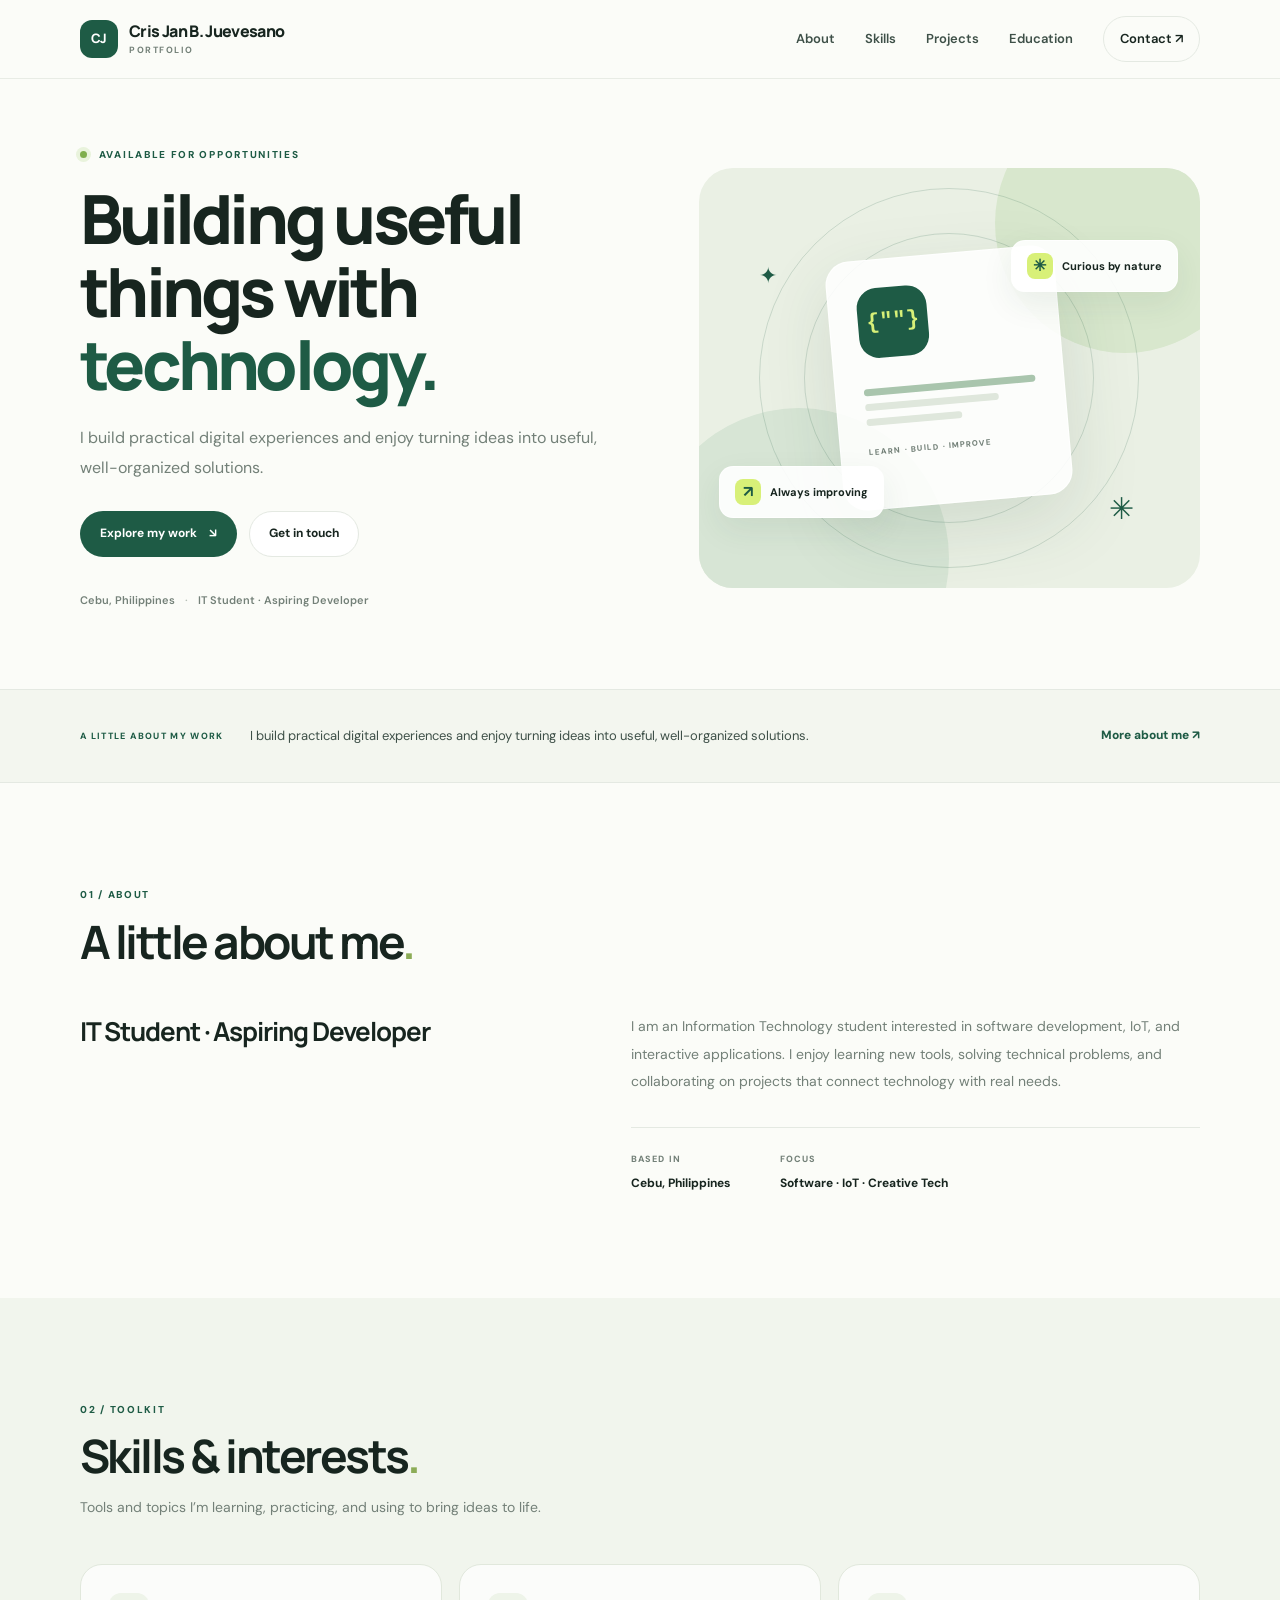
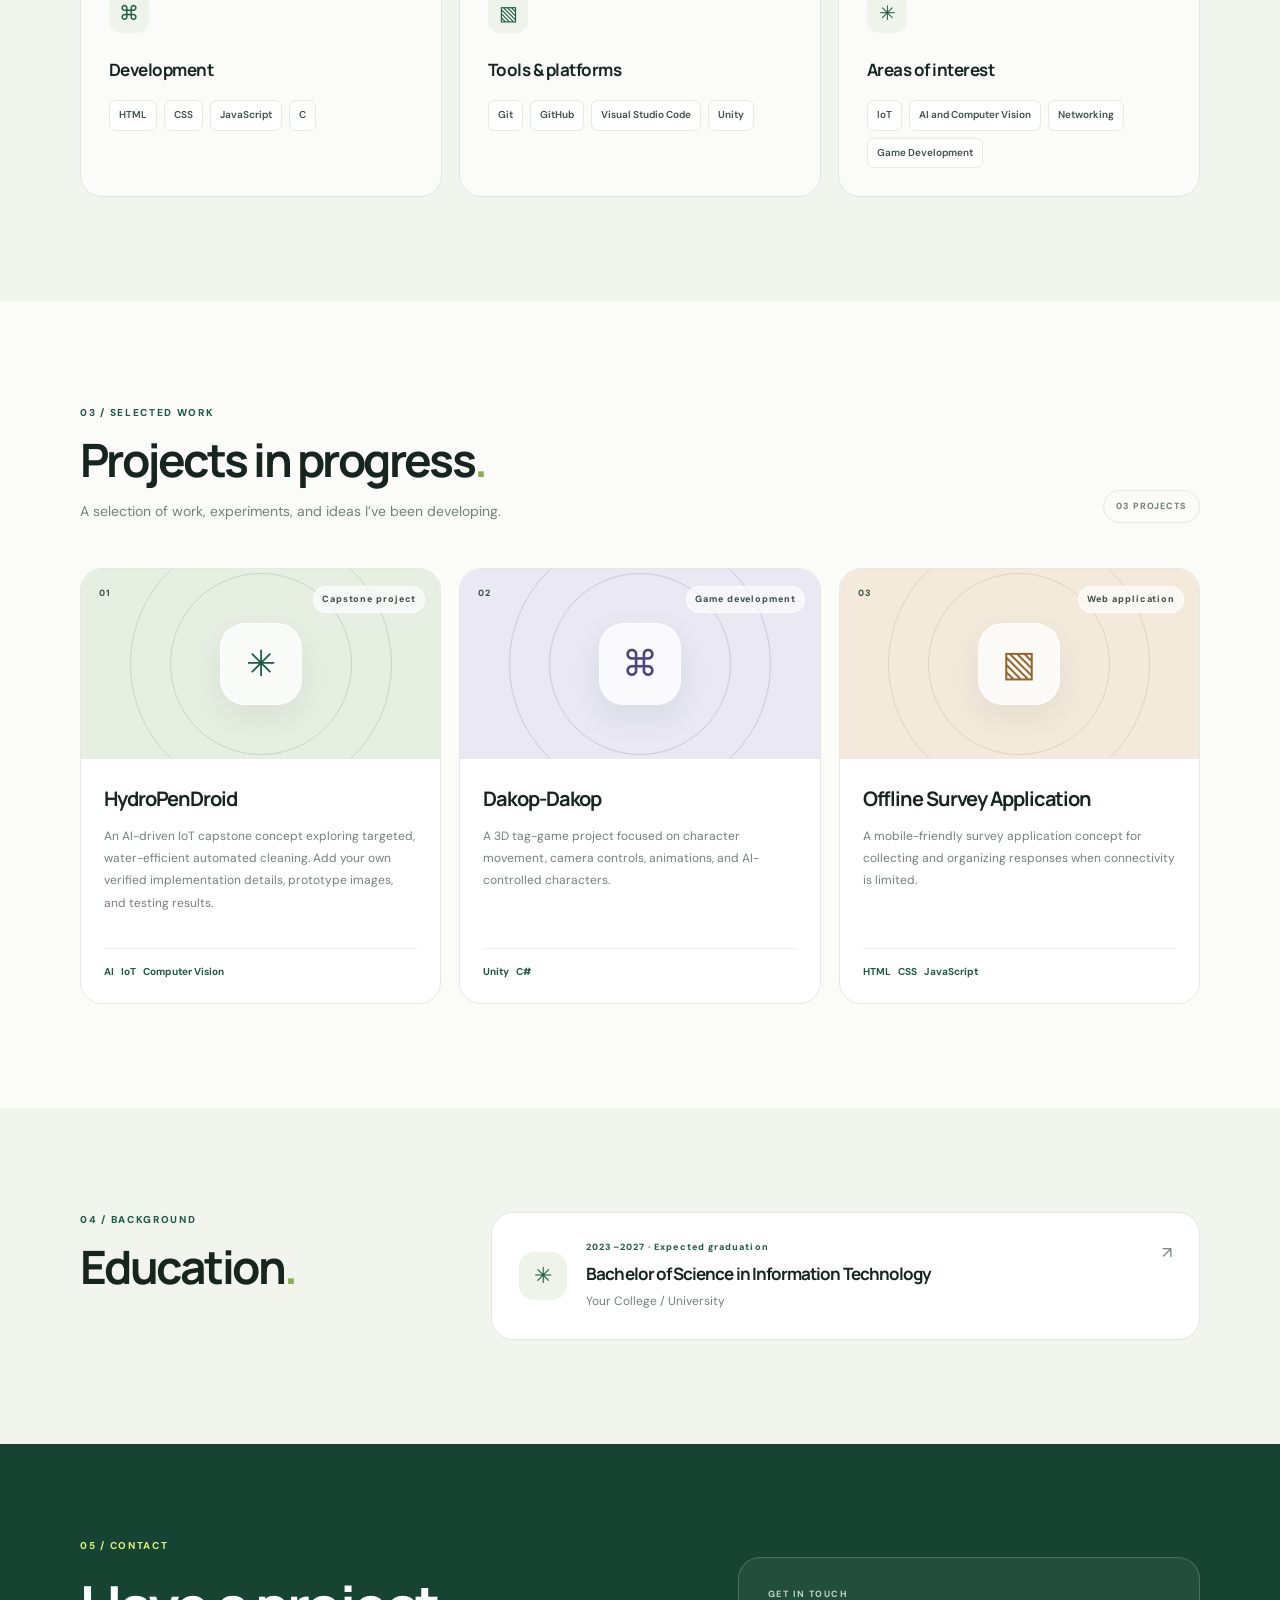
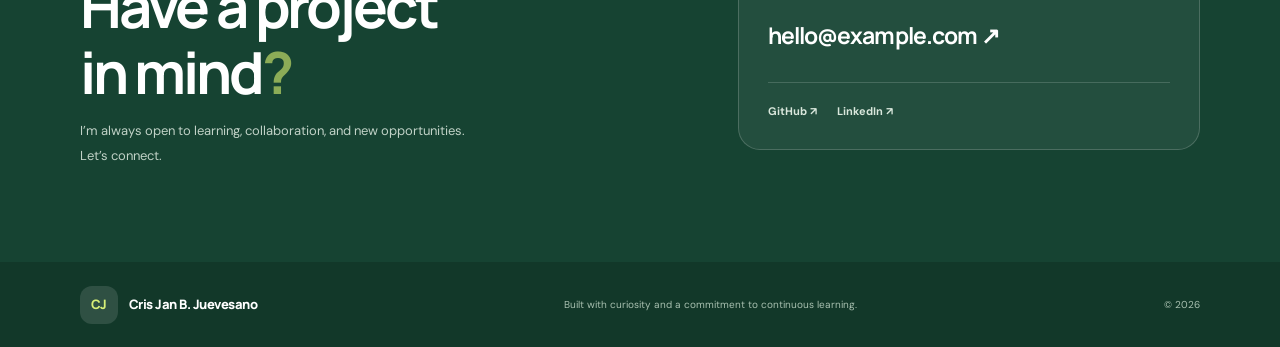
==== index.html @ 72d7af95 "Update personal information in index.html" ====
<!doctype html>
<html lang="en">
<head>
  <meta charset="utf-8">
  <meta name="viewport" content="width=device-width, initial-scale=1">
  <meta name="description" content="A personal portfolio showcasing projects, skills, and experience.">
  <title>Portfolio | Juevesano CJ</title>
  <link rel="stylesheet" href="style.css">
</head>
<body class="portfolio-page">
  <header class="site-header">
    <nav class="nav container" aria-label="Main navigation">
      <a class="brand" href="#home"><span class="brand-mark">CJ</span><span id="brandName">Cris Jan B. Juevesano<span class="brand-sub">P O R T F O L I O</span></span></a>
      <button class="menu-toggle" id="menuToggle" aria-label="Toggle navigation" aria-expanded="false">☰</button>
      <div class="nav-links" id="navLinks">
        <a href="#about">About</a><a href="#skills">Skills</a><a href="#projects">Projects</a><a href="#education">Education</a><a class="nav-cta" href="#contact">Contact ↗</a>
      </div>
    </nav>
  </header>

  <main>
    <section class="hero container" id="home">
      <div class="hero-copy">
        <p class="eyebrow"><span class="status-dot"></span> AVAILABLE FOR OPPORTUNITIES</p>
        <h1 id="heroTitle">Building useful things with <span>technology.</span></h1>
        <p class="hero-intro" id="heroIntro"></p>
        <div class="hero-actions"><a class="button button-primary" href="#projects">Explore my work <span>↘</span></a><a class="button button-secondary" href="#contact">Get in touch</a></div>
        <div class="hero-meta"><span id="heroLocation">Cebu, Philippines</span><span class="meta-separator">·</span><span id="heroRole">IT Student · Aspiring Developer</span></div>
      </div>
      <div class="hero-art" aria-label="Decorative abstract portfolio graphic">
        <div class="art-orbit orbit-one"></div><div class="art-orbit orbit-two"></div>
        <div class="art-card art-card-main"><span class="code-mark">{"</>"}</span><div class="art-lines"><i></i><i></i><i></i></div><span class="art-label">LEARN · BUILD · IMPROVE</span></div>
        <div class="art-float float-top"><span class="float-icon">✳</span><span>Curious by nature</span></div>
        <div class="art-float float-bottom"><span class="float-icon">↗</span><span>Always improving</span></div>
        <div class="art-spark spark-one">✦</div><div class="art-spark spark-two">✳</div>
      </div>
    </section>

    <section class="intro-strip">
      <div class="container strip-inner"><span class="strip-label">A LITTLE ABOUT MY WORK</span><p id="aboutPreview">Thoughtful development, practical problem-solving, and a willingness to keep learning.</p><a href="#about" class="inline-link">More about me ↗</a></div>
    </section>

    <section class="section container" id="about">
      <div class="section-heading"><p class="eyebrow">01 / ABOUT</p><h2>A little about me<span class="accent-dot">.</span></h2></div>
      <div class="about-layout"><p class="about-lead" id="aboutLead"></p><div class="about-detail"><p id="aboutBody"></p><div class="about-facts"><div><span class="fact-label">BASED IN</span><strong id="aboutLocation"></strong></div><div><span class="fact-label">FOCUS</span><strong id="aboutFocus">Software · IoT · Creative Tech</strong></div></div></div></div>
    </section>

    <section class="section skills-section" id="skills">
      <div class="container">
        <div class="section-heading"><p class="eyebrow">02 / TOOLKIT</p><h2>Skills & interests<span class="accent-dot">.</span></h2><p class="section-desc">Tools and topics I’m learning, practicing, and using to bring ideas to life.</p></div>
        <div class="skills-grid">
          <article class="skill-card"><div class="skill-icon">⌘</div><h3>Development</h3><div class="skill-tags" id="skillsDev"></div></article>
          <article class="skill-card"><div class="skill-icon">▧</div><h3>Tools & platforms</h3><div class="skill-tags" id="skillsTools"></div></article>
          <article class="skill-card"><div class="skill-icon">✳</div><h3>Areas of interest</h3><div class="skill-tags" id="skillsInterest"></div></article>
        </div>
      </div>
    </section>

    <section class="section container" id="projects">
      <div class="section-heading section-heading-row"><div><p class="eyebrow">03 / SELECTED WORK</p><h2>Projects in progress<span class="accent-dot">.</span></h2><p class="section-desc">A selection of work, experiments, and ideas I’ve been developing.</p></div><span class="project-count" id="projectCount">03 PROJECTS</span></div>
      <div class="projects-grid" id="projectsGrid"></div>
    </section>

    <section class="section education-section" id="education">
      <div class="container education-layout">
        <div class="section-heading"><p class="eyebrow">04 / BACKGROUND</p><h2>Education<span class="accent-dot">.</span></h2></div>
        <article class="education-card"><div class="education-icon">✳</div><div><p class="education-date" id="educationDates"></p><h3 id="educationTitle"></h3><p id="schoolName"></p></div><span class="education-arrow">↗</span></article>
        <div class="extras" id="certificatesWrap" hidden><h3>Training & certificates</h3><ul id="certificatesList"></ul></div>
      </div>
    </section>

    <section class="contact-section" id="contact">
      <div class="container contact-layout"><div><p class="eyebrow">05 / CONTACT</p><h2>Have a project<br>in mind<span class="accent-dot">?</span></h2><p class="contact-copy">I’m always open to learning, collaboration, and new opportunities. Let’s connect.</p></div><div class="contact-card"><span class="contact-card-label">GET IN TOUCH</span><a class="contact-email" id="contactEmail" href="mailto:hello@example.com">hello@example.com ↗</a><div class="contact-links"><a id="githubLink" href="https://github.com/" target="_blank" rel="noreferrer">GitHub ↗</a><a id="linkedinLink" href="https://linkedin.com/" target="_blank" rel="noreferrer">LinkedIn ↗</a><a id="resumeLink" href="#" hidden target="_blank" rel="noreferrer">Résumé ↗</a></div></div></div>
    </section>
  </main>

  <footer class="site-footer"><div class="container footer-inner"><a class="brand footer-brand" href="#home"><span class="brand-mark">CJ</span><span id="footerBrand">Cris Jan B. Juevesano</span></a><p id="footerNote">Built with curiosity and a commitment to continuous learning.</p><span>© <span id="year"></span></span></div></footer>

  <script>
    const KEY = "cj-portfolio-content-v1";
    const defaults = {
      name:"Cris Jan B. Juevesano", role:"IT Student · Aspiring Developer",
      intro:"I build practical digital experiences and enjoy turning ideas into useful, well-organized solutions.",
      about:"I am an Information Technology student interested in software development, IoT, and interactive applications. I enjoy learning new tools, solving technical problems, and collaborating on projects that connect technology with real needs.",
      location:"Cebu, Philippines", email:"hello@example.com", github:"https://github.com/", linkedin:"https://linkedin.com/",
      skillsDev:"HTML, CSS, JavaScript, C", skillsTools:"Git, GitHub, Visual Studio Code, Unity", skillsInterest:"IoT, AI and Computer Vision, Networking, Game Development",
      education:"Bachelor of Science in Information Technology", school:"Your College / University", educationDates:"2023–2027 · Expected graduation",
      resume:"", certificates:"", footer:"Built with curiosity and a commitment to continuous learning.",
      projects:[
        {title:"HydroPenDroid",description:"An AI-driven IoT capstone concept exploring targeted, water-efficient automated cleaning. Add your own verified implementation details, prototype images, and testing results.",tech:"AI, IoT, Computer Vision",status:"Capstone project",url:""},
        {title:"Dakop-Dakop",description:"A 3D tag-game project focused on character movement, camera controls, animations, and AI-controlled characters.",tech:"Unity, C#",status:"Game development",url:""},
        {title:"Offline Survey Application",description:"A mobile-friendly survey application concept for collecting and organizing responses when connectivity is limited.",tech:"HTML, CSS, JavaScript",status:"Web application",url:""}
      ]
    };
    function readContent(){try{return {...defaults,...JSON.parse(localStorage.getItem(KEY)||"{}")}}catch{return defaults}}
    const data = readContent();
    const $ = id => document.getElementById(id);
    function safeUrl(value, allowed = ["http:","https:"]) {
      try { const u = new URL(value); return allowed.includes(u.protocol) ? u.href : ""; } catch { return ""; }
    }
    function setText(id,value){$(id).textContent=value||""}
    function renderTags(id, value) {
      const host=$(id); host.innerHTML="";
      (value||"").split(",").map(s=>s.trim()).filter(Boolean).forEach(item=>{const span=document.createElement("span");span.className="skill-tag";span.textContent=item;host.appendChild(span)});
    }
    setText("brandName", data.name); $("brandName").insertAdjacentHTML("beforeend", '<span class="brand-sub">PORTFOLIO</span>');
    setText("heroTitle", "Building useful things with technology.");
    // Keep the key phrase visually emphasized without inserting user content as HTML.
    $("heroTitle").replaceChildren(document.createTextNode("Building useful things with "));
    const accent=document.createElement("span"); accent.textContent="technology."; $("heroTitle").appendChild(accent);
    setText("heroIntro",data.intro); setText("heroLocation",data.location); setText("heroRole",data.role);
    setText("aboutPreview",data.intro); setText("aboutLead",data.role); setText("aboutBody",data.about); setText("aboutLocation",data.location);
    renderTags("skillsDev",data.skillsDev); renderTags("skillsTools",data.skillsTools); renderTags("skillsInterest",data.skillsInterest);
    setText("educationDates",data.educationDates); setText("educationTitle",data.education); setText("schoolName",data.school);
    setText("footerBrand",data.name); setText("footerNote",data.footer); setText("year",new Date().getFullYear());
    const email = /^[^\s@]+@[^\s@]+\.[^\s@]+$/.test(data.email) ? data.email : "";
    const emailLink=$("contactEmail"); emailLink.textContent=(email||"Add your email in admin") + " ↗"; emailLink.href=email?"mailto:"+email:"#";
    for (const [id,key,label] of [["githubLink","github","GitHub ↗"],["linkedinLink","linkedin","LinkedIn ↗"]]) {
      const url=safeUrl(data[key]); $(id).href=url||"#"; $(id).textContent=url?label:label.replace(" ↗"," (not set)");
    }
    const resume=safeUrl(data.resume); $("resumeLink").hidden=!resume; if(resume)$("resumeLink").href=resume;
    const certs=(data.certificates||"").split("\n").map(x=>x.trim()).filter(Boolean);
    $("certificatesWrap").hidden=!certs.length; $("certificatesList").replaceChildren(...certs.map(item=>{const li=document.createElement("li");li.textContent=item;return li}));
    const projects=(data.projects||[]).filter(p=>p.title);
    setText("projectCount",String(projects.length).padStart(2,"0")+" PROJECTS");
    const grid=$("projectsGrid"); grid.innerHTML="";
    const symbols=["✳","⌘","▧","↗"];
    projects.forEach((p,i)=>{
      const card=document.createElement("article"); card.className="project-card";
      const visual=document.createElement("div"); visual.className="project-visual visual-"+(i%4);
      const num=document.createElement("span"); num.className="project-index"; num.textContent=String(i+1).padStart(2,"0");
      const symbol=document.createElement("span"); symbol.className="project-symbol"; symbol.textContent=symbols[i%symbols.length];
      const status=document.createElement("span"); status.className="project-status"; status.textContent=p.status||"Project";
      visual.append(num,symbol,status);
      const body=document.createElement("div"); body.className="project-body";
      const h3=document.createElement("h3"); h3.textContent=p.title;
      const desc=document.createElement("p"); desc.textContent=p.description||"Project description coming soon.";
      const tech=document.createElement("div"); tech.className="project-tech";
      (p.tech||"").split(",").map(x=>x.trim()).filter(Boolean).forEach(t=>{const s=document.createElement("span");s.textContent=t;tech.appendChild(s)});
      body.append(h3,desc,tech);
      const url=safeUrl(p.url);
      if(url){const a=document.createElement("a");a.className="project-link";a.href=url;a.target="_blank";a.rel="noreferrer";a.textContent="View project ↗";body.appendChild(a)}
      card.append(visual,body);grid.appendChild(card);
    });
    $("menuToggle").addEventListener("click",()=>{const open=$("navLinks").classList.toggle("is-open");$("menuToggle").setAttribute("aria-expanded",String(open))});
    $("navLinks").querySelectorAll("a").forEach(a=>a.addEventListener("click",()=>{$("navLinks").classList.remove("is-open");$("menuToggle").setAttribute("aria-expanded","false")}));
  </script>
</body>
</html>
---- style.css ----
@import url('https://fonts.googleapis.com/css2?family=DM+Sans:wght@400;500;600;700&family=Manrope:wght@400;500;600;700;800&display=swap');

:root {
  --ink: #17251f;
  --ink-soft: #3e5048;
  --muted: #738078;
  --paper: #fbfcf8;
  --surface: #ffffff;
  --line: #e4e9e2;
  --green: #1e5b45;
  --green-dark: #164332;
  --lime: #d8f078;
  --mint: #eef4e9;
  --shadow: 0 18px 55px rgba(24, 48, 36, .08);
  --radius: 22px;
}
* { box-sizing: border-box; }
html { scroll-behavior: smooth; scroll-padding-top: 90px; }
body { margin: 0; color: var(--ink); background: var(--paper); font-family: "DM Sans", sans-serif; line-height: 1.65; }
a { color: inherit; text-decoration: none; }
button, input, textarea { font: inherit; }
button, a { -webkit-tap-highlight-color: transparent; }
.container { width: min(1120px, calc(100% - 48px)); margin: 0 auto; }
.site-header, .topbar { position: sticky; top: 0; z-index: 20; background: rgba(251,252,248,.9); border-bottom: 1px solid rgba(228,233,226,.8); backdrop-filter: blur(16px); }
.nav, .topbar { min-height: 78px; display: flex; align-items: center; justify-content: space-between; gap: 24px; }
.brand { display: inline-flex; align-items: center; gap: 11px; font-family: "Manrope", sans-serif; font-weight: 800; letter-spacing: -.04em; line-height: 1.2; }
.brand-mark { width: 38px; height: 38px; display: grid; place-items: center; border-radius: 12px; background: var(--green); color: white; font-size: 13px; letter-spacing: -.02em; }
.brand-sub { display: block; margin-top: 4px; font-family: "DM Sans",sans-serif; font-size: 9px; letter-spacing: .17em; color: var(--muted); font-weight: 700; }
.nav-links { display: flex; align-items: center; gap: 30px; color: var(--ink-soft); font-size: 13px; font-weight: 600; }
.nav-links a:not(.nav-cta):hover, .text-link:hover { color: var(--green); }
.nav-cta { padding: 11px 16px; border: 1px solid var(--line); border-radius: 999px; color: var(--ink); }
.menu-toggle { display: none; border: 0; background: transparent; color: var(--ink); font-size: 24px; cursor: pointer; }
.hero { display: grid; grid-template-columns: 1.06fr .94fr; align-items: center; gap: 54px; min-height: 610px; padding-top: 60px; padding-bottom: 72px; }
.eyebrow { margin: 0 0 18px; color: var(--green); font-size: 10px; font-weight: 800; letter-spacing: .17em; }
.status-dot { display: inline-block; width: 7px; height: 7px; margin-right: 8px; border-radius: 50%; background: #7fae4c; box-shadow: 0 0 0 4px #e9f3dc; }
h1, h2, h3, p { margin-top: 0; }
h1, h2, h3 { font-family: "Manrope", sans-serif; letter-spacing: -.055em; }
.hero h1 { max-width: 640px; margin-bottom: 22px; font-size: clamp(44px, 5.3vw, 68px); line-height: 1.08; font-weight: 800; }
.hero h1 span { color: var(--green); }
.hero-intro { max-width: 520px; margin-bottom: 28px; color: var(--muted); font-size: 16px; line-height: 1.85; }
.hero-actions { display: flex; flex-wrap: wrap; gap: 12px; }
.button { display: inline-flex; justify-content: center; align-items: center; gap: 12px; min-height: 46px; padding: 12px 19px; border: 1px solid transparent; border-radius: 999px; font-size: 12px; font-weight: 700; cursor: pointer; transition: transform .2s, background .2s, border-color .2s; }
.button:hover { transform: translateY(-2px); }
.button-primary { background: var(--green); color: #fff; }
.button-primary:hover { background: var(--green-dark); }
.button-secondary { border-color: var(--line); background: white; color: var(--ink); }
.button-secondary:hover { border-color: #b9c8bc; }
.hero-meta { display: flex; flex-wrap: wrap; gap: 10px; align-items: center; margin-top: 34px; color: var(--muted); font-size: 11px; font-weight: 600; }
.meta-separator { color: #b8c0b8; }
.hero-art { position: relative; min-height: 420px; display: grid; place-items: center; overflow: hidden; border-radius: 34px; background: #eaf0e4; isolation: isolate; }
.hero-art::before { position: absolute; z-index: -1; top: -75px; right: -55px; width: 260px; height: 260px; border-radius: 50%; background: #d8e7cd; content: ""; }
.hero-art::after { position: absolute; z-index: -1; bottom: -120px; left: -50px; width: 300px; height: 300px; border-radius: 50%; background: #d7e5d5; content: ""; }
.art-orbit { position: absolute; width: 290px; height: 290px; border: 1px solid rgba(30,91,69,.17); border-radius: 50%; }
.orbit-two { width: 380px; height: 380px; }
.art-card-main { position: relative; width: 230px; height: 250px; padding: 28px; border: 1px solid rgba(255,255,255,.8); border-radius: 24px; background: rgba(255,255,255,.86); box-shadow: 0 25px 70px rgba(36,74,51,.13); transform: rotate(-5deg); }
.code-mark { display: grid; place-items: center; width: 70px; height: 70px; margin-bottom: 30px; border-radius: 20px; background: var(--green); color: var(--lime); font-family: monospace; font-size: 22px; font-weight: 700; }
.art-lines { display: grid; gap: 8px; }
.art-lines i { display: block; height: 7px; border-radius: 99px; background: #dfe7dc; }
.art-lines i:nth-child(1) { width: 100%; background: #a9c5ad; }
.art-lines i:nth-child(2) { width: 78%; }
.art-lines i:nth-child(3) { width: 56%; }
.art-label { display: block; margin-top: 20px; color: var(--muted); font-size: 8px; letter-spacing: .13em; font-weight: 800; }
.art-float { position: absolute; display: flex; align-items: center; gap: 9px; padding: 12px 15px; border: 1px solid rgba(255,255,255,.8); border-radius: 14px; background: rgba(255,255,255,.9); box-shadow: 0 12px 32px rgba(36,74,51,.08); font-size: 11px; font-weight: 700; }
.float-top { top: 72px; right: 22px; }
.float-bottom { bottom: 70px; left: 20px; }
.float-icon { display: grid; place-items: center; width: 26px; height: 26px; border-radius: 8px; background: var(--lime); color: var(--green); font-size: 16px; }
.art-spark { position: absolute; color: var(--green); }
.spark-one { top: 90px; left: 60px; font-size: 22px; }
.spark-two { right: 66px; bottom: 55px; font-size: 30px; }
.intro-strip { border-top: 1px solid var(--line); border-bottom: 1px solid var(--line); background: #f3f6ef; }
.strip-inner { min-height: 92px; display: flex; align-items: center; gap: 26px; }
.strip-label { flex: 0 0 auto; color: var(--green); font-size: 9px; letter-spacing: .15em; font-weight: 800; }
.strip-inner p { flex: 1; margin: 0; color: var(--ink-soft); font-size: 13px; }
.inline-link { flex: 0 0 auto; color: var(--green); font-size: 12px; font-weight: 800; }
.section { padding-top: 104px; padding-bottom: 104px; }
.section-heading { margin-bottom: 45px; }
.section-heading .eyebrow { margin-bottom: 12px; }
.section-heading h2, .contact-layout h2 { margin-bottom: 13px; font-size: clamp(34px,4vw,46px); line-height: 1.15; }
.accent-dot { color: #8cac57; }
.section-desc { max-width: 530px; margin: 0; color: var(--muted); font-size: 14px; }
.about-layout { display: grid; grid-template-columns: .9fr 1.1fr; gap: 85px; }
.about-lead { margin: 0; font-family: "Manrope",sans-serif; font-size: 26px; line-height: 1.45; font-weight: 700; letter-spacing: -.04em; }
.about-detail > p { max-width: 570px; color: var(--muted); font-size: 14px; line-height: 1.95; }
.about-facts { display: flex; flex-wrap: wrap; gap: 50px; margin-top: 32px; padding-top: 24px; border-top: 1px solid var(--line); }
.about-facts div { display: grid; gap: 7px; }
.fact-label { color: var(--muted); font-size: 9px; letter-spacing: .13em; font-weight: 800; }
.about-facts strong { font-size: 12px; }
.skills-section { background: #f1f5ed; }
.skills-grid { display: grid; grid-template-columns: repeat(3,1fr); gap: 17px; }
.skill-card { min-height: 215px; padding: 28px; border: 1px solid #e1e8dc; border-radius: var(--radius); background: rgba(255,255,255,.76); }
.skill-icon { display: grid; place-items: center; width: 40px; height: 40px; margin-bottom: 23px; border-radius: 12px; background: var(--mint); color: var(--green); font-size: 20px; }
.skill-card h3 { margin-bottom: 16px; font-size: 17px; letter-spacing: -.03em; }
.skill-tags { display: flex; flex-wrap: wrap; gap: 7px; }
.skill-tag { display: inline-flex; padding: 6px 9px; border: 1px solid var(--line); border-radius: 7px; background: white; color: var(--ink-soft); font-size: 10px; font-weight: 600; }
.section-heading-row { display: flex; align-items: end; justify-content: space-between; gap: 20px; }
.project-count { padding: 8px 12px; border: 1px solid var(--line); border-radius: 999px; color: var(--muted); font-size: 9px; font-weight: 800; letter-spacing: .1em; white-space: nowrap; }
.projects-grid { display: grid; grid-template-columns: repeat(3,1fr); align-items: stretch; gap: 18px; }
.project-card { overflow: hidden; border: 1px solid var(--line); border-radius: var(--radius); background: white; transition: transform .2s, box-shadow .2s; }
.project-card:hover { transform: translateY(-5px); box-shadow: var(--shadow); }
.project-visual { position: relative; min-height: 190px; display: flex; align-items: center; justify-content: center; overflow: hidden; background: #e6efe2; }
.project-visual::before, .project-visual::after { position: absolute; border: 1px solid rgba(30,91,69,.17); border-radius: 50%; content: ""; }
.project-visual::before { width: 180px; height: 180px; }
.project-visual::after { width: 260px; height: 260px; }
.visual-1 { background: #e9e8f3; }
.visual-1::before, .visual-1::after { border-color: rgba(65,57,117,.18); }
.visual-2 { background: #f4eadc; }
.visual-2::before, .visual-2::after { border-color: rgba(126,83,34,.16); }
.visual-3 { background: #e1edf0; }
.project-index, .project-status { position: absolute; z-index: 1; top: 17px; color: var(--ink-soft); font-size: 9px; font-weight: 800; letter-spacing: .1em; }
.project-index { left: 18px; }
.project-status { right: 15px; max-width: 55%; padding: 5px 8px; border: 1px solid rgba(255,255,255,.8); border-radius: 99px; background: rgba(255,255,255,.65); text-align: right; }
.project-symbol { position: relative; z-index: 1; display: grid; place-items: center; width: 82px; height: 82px; border: 1px solid rgba(255,255,255,.85); border-radius: 25px; background: rgba(255,255,255,.75); color: var(--green); font-size: 36px; box-shadow: 0 12px 32px rgba(24,48,36,.08); }
.visual-1 .project-symbol { color: #4b467e; }
.visual-2 .project-symbol { color: #95652b; }
.visual-3 .project-symbol { color: #28616c; }
.project-body { padding: 23px; }
.project-body h3 { margin-bottom: 10px; font-size: 20px; }
.project-body > p { min-height: 105px; margin-bottom: 18px; color: var(--muted); font-size: 12px; line-height: 1.85; }
.project-tech { display: flex; flex-wrap: wrap; gap: 7px; padding-top: 15px; border-top: 1px solid #eef0eb; }
.project-tech span { color: var(--green); font-size: 10px; font-weight: 700; }
.project-link { display: inline-block; margin-top: 16px; color: var(--green); font-size: 11px; font-weight: 800; }
.education-section { background: #f1f5ed; }
.education-layout { display: grid; grid-template-columns: .65fr 1.35fr; gap: 24px 70px; }
.education-layout .section-heading { margin-bottom: 0; }
.education-card { display: flex; align-items: center; gap: 19px; padding: 27px; border: 1px solid #e0e8dc; border-radius: var(--radius); background: white; }
.education-icon { flex: 0 0 auto; display: grid; place-items: center; width: 48px; height: 48px; border-radius: 15px; background: var(--mint); color: var(--green); font-size: 22px; }
.education-date { margin-bottom: 5px; color: var(--green); font-size: 9px; letter-spacing: .12em; font-weight: 800; }
.education-card h3 { margin-bottom: 4px; font-size: 17px; }
.education-card p:last-child { margin: 0; color: var(--muted); font-size: 12px; }
.education-arrow { align-self: flex-start; margin-left: auto; color: var(--muted); }
.extras { grid-column: 2; padding: 5px 0 0 5px; }
.extras h3 { font-size: 14px; }
.extras ul { margin: 0; padding-left: 20px; color: var(--muted); font-size: 12px; }
.contact-section { padding: 94px 0; background: var(--green-dark); color: white; }
.contact-layout { display: grid; grid-template-columns: 1fr .8fr; align-items: center; gap: 80px; }
.contact-layout .eyebrow { color: var(--lime); }
.contact-layout h2 { font-size: clamp(40px,5vw,58px); }
.contact-copy { max-width: 390px; margin: 0; color: #c1d2c7; font-size: 13px; line-height: 1.9; }
.contact-card { padding: 29px; border: 1px solid rgba(255,255,255,.18); border-radius: var(--radius); background: rgba(255,255,255,.06); }
.contact-card-label { display: block; margin-bottom: 15px; color: #b9d2c0; font-size: 9px; letter-spacing: .16em; font-weight: 800; }
.contact-email { display: inline-block; max-width: 100%; overflow-wrap: anywhere; margin-bottom: 27px; font-family: "Manrope",sans-serif; font-size: clamp(17px,2vw,23px); font-weight: 700; letter-spacing: -.04em; }
.contact-links { display: flex; flex-wrap: wrap; gap: 20px; padding-top: 19px; border-top: 1px solid rgba(255,255,255,.16); }
.contact-links a { color: #d9e7dc; font-size: 11px; font-weight: 700; }
.contact-links a:hover { color: var(--lime); }
.site-footer { background: #123829; color: #d1dfd5; }
.footer-inner { min-height: 85px; display: flex; align-items: center; justify-content: space-between; gap: 20px; }
.footer-brand { color: white; font-size: 13px; }
.footer-brand .brand-mark { background: rgba(255,255,255,.12); color: var(--lime); }
.footer-inner p, .footer-inner > span { margin: 0; color: #a9c1b1; font-size: 10px; }

/* Admin page */
.admin-page { min-height: 100vh; background: #f5f7f3; }
.topbar { position: relative; padding: 0 max(24px, calc((100vw - 1120px)/2)); }
.text-link { color: var(--green); font-size: 12px; font-weight: 700; }
.admin-layout { width: min(1120px, calc(100% - 40px)); margin: 0 auto; padding: 55px 0 90px; }
.admin-heading { max-width: 760px; margin-bottom: 32px; }
.admin-heading h1 { margin-bottom: 12px; font-size: clamp(34px,4vw,48px); line-height: 1.15; }
.admin-heading > p:not(.eyebrow) { max-width: 650px; color: var(--muted); font-size: 14px; }
.notice { margin-top: 20px; padding: 15px 18px; border: 1px solid #dbe7d2; border-radius: 13px; background: #edf5e6; color: #405b43; font-size: 12px; line-height: 1.8; }
.editor-grid { display: grid; grid-template-columns: 1fr 1fr; gap: 18px; }
.panel { min-width: 0; padding: 27px; border: 1px solid var(--line); border-radius: 19px; background: white; box-shadow: 0 8px 28px rgba(24,48,36,.035); }
.panel-wide { grid-column: 1 / -1; }
.panel-heading { display: flex; align-items: center; gap: 14px; margin-bottom: 24px; }
.panel-heading h2 { margin: 0 0 3px; font-size: 19px; letter-spacing: -.035em; }
.panel-heading p { margin: 0; color: var(--muted); font-size: 11px; }
.step { display: grid; place-items: center; flex: 0 0 auto; width: 40px; height: 40px; border-radius: 12px; background: var(--mint); color: var(--green); font-size: 11px; font-weight: 800; }
.panel label { display: grid; gap: 7px; margin-bottom: 15px; color: var(--ink-soft); font-size: 11px; font-weight: 700; }
.panel input, .panel textarea { width: 100%; min-width: 0; padding: 11px 12px; border: 1px solid #dfe5dc; border-radius: 10px; outline: none; background: #fcfdfb; color: var(--ink); font-size: 12px; font-weight: 400; resize: vertical; }
.panel input:focus, .panel textarea:focus { border-color: #8aac92; box-shadow: 0 0 0 3px rgba(30,91,69,.08); }
.two-col { display: grid; grid-template-columns: 1fr 1fr; gap: 12px; }
.project-editor-list { display: grid; grid-template-columns: repeat(3,1fr); gap: 13px; margin-bottom: 18px; }
.project-editor { min-width: 0; padding: 16px; border: 1px solid var(--line); border-radius: 14px; background: #fbfcf9; }
.project-editor-head { display: flex; align-items: center; justify-content: space-between; gap: 8px; margin-bottom: 15px; color: var(--green); font-size: 11px; }
.remove-project { padding: 5px 8px; border: 0; border-radius: 7px; background: #f8eae7; color: #9b4637; font-size: 10px; font-weight: 700; cursor: pointer; }
.project-editor label { margin-bottom: 12px; }
.savebar { position: sticky; bottom: 12px; z-index: 5; grid-column: 1 / -1; display: flex; align-items: center; justify-content: flex-end; gap: 12px; padding: 14px; border: 1px solid var(--line); border-radius: 16px; background: rgba(255,255,255,.94); box-shadow: var(--shadow); backdrop-filter: blur(10px); }
.savebar .muted { margin-right: auto; font-size: 11px; }
.muted { color: var(--muted); }

@media (max-width: 850px) {
  .hero { gap: 30px; min-height: 560px; }
  .hero-art { min-height: 360px; }
  .about-layout { gap: 40px; }
  .projects-grid { grid-template-columns: repeat(2,1fr); }
  .project-editor-list { grid-template-columns: repeat(2,1fr); }
  .education-layout { grid-template-columns: 1fr; gap: 24px; }
  .extras { grid-column: 1; }
  .contact-layout { gap: 35px; }
}
@media (max-width: 640px) {
  .container { width: min(100% - 32px, 1120px); }
  .nav, .topbar { min-height: 68px; }
  .menu-toggle { display: block; }
  .nav-links { position: absolute; top: 67px; left: 0; right: 0; display: none; align-items: stretch; gap: 0; padding: 10px 20px 18px; border-bottom: 1px solid var(--line); background: var(--paper); }
  .nav-links.is-open { display: flex; flex-direction: column; }
  .nav-links a { padding: 12px 5px; }
  .nav-cta { text-align: center; }
  .hero { grid-template-columns: 1fr; gap: 32px; padding-top: 54px; padding-bottom: 48px; }
  .hero h1 { font-size: clamp(42px,12vw,58px); }
  .hero-intro { font-size: 14px; }
  .hero-art { min-height: 330px; }
  .art-card-main { transform: scale(.9) rotate(-5deg); }
  .float-top { top: 35px; right: 10px; }
  .float-bottom { bottom: 32px; left: 10px; }
  .strip-inner { align-items: flex-start; flex-direction: column; gap: 8px; padding-top: 22px; padding-bottom: 22px; }
  .strip-inner p { font-size: 12px; }
  .section { padding-top: 70px; padding-bottom: 70px; }
  .about-layout { grid-template-columns: 1fr; gap: 22px; }
  .about-lead { font-size: 23px; }
  .skills-grid, .projects-grid { grid-template-columns: 1fr; }
  .skill-card { min-height: 0; }
  .section-heading-row { align-items: flex-start; flex-direction: column; }
  .project-body > p { min-height: 0; }
  .project-visual { min-height: 175px; }
  .education-card { align-items: flex-start; padding: 20px; }
  .contact-section { padding: 70px 0; }
  .contact-layout { grid-template-columns: 1fr; gap: 30px; }
  .footer-inner { align-items: flex-start; flex-wrap: wrap; padding-top: 23px; padding-bottom: 23px; }
  .footer-inner p { order: 3; flex-basis: 100%; }
  .admin-layout { width: calc(100% - 28px); padding-top: 38px; }
  .topbar { padding-left: 14px; padding-right: 14px; }
  .editor-grid { grid-template-columns: 1fr; }
  .panel-wide { grid-column: auto; }
  .panel { padding: 20px; }
  .project-editor-list { grid-template-columns: 1fr; }
  .savebar { flex-wrap: wrap; }
  .savebar .muted { flex-basis: 100%; }
  .savebar .button { flex: 1; padding: 10px; font-size: 10px; }
}
@media (prefers-reduced-motion: reduce) {
  html { scroll-behavior: auto; }
  *, *::before, *::after { transition-duration: .01ms !important; animation-duration: .01ms !important; }
}
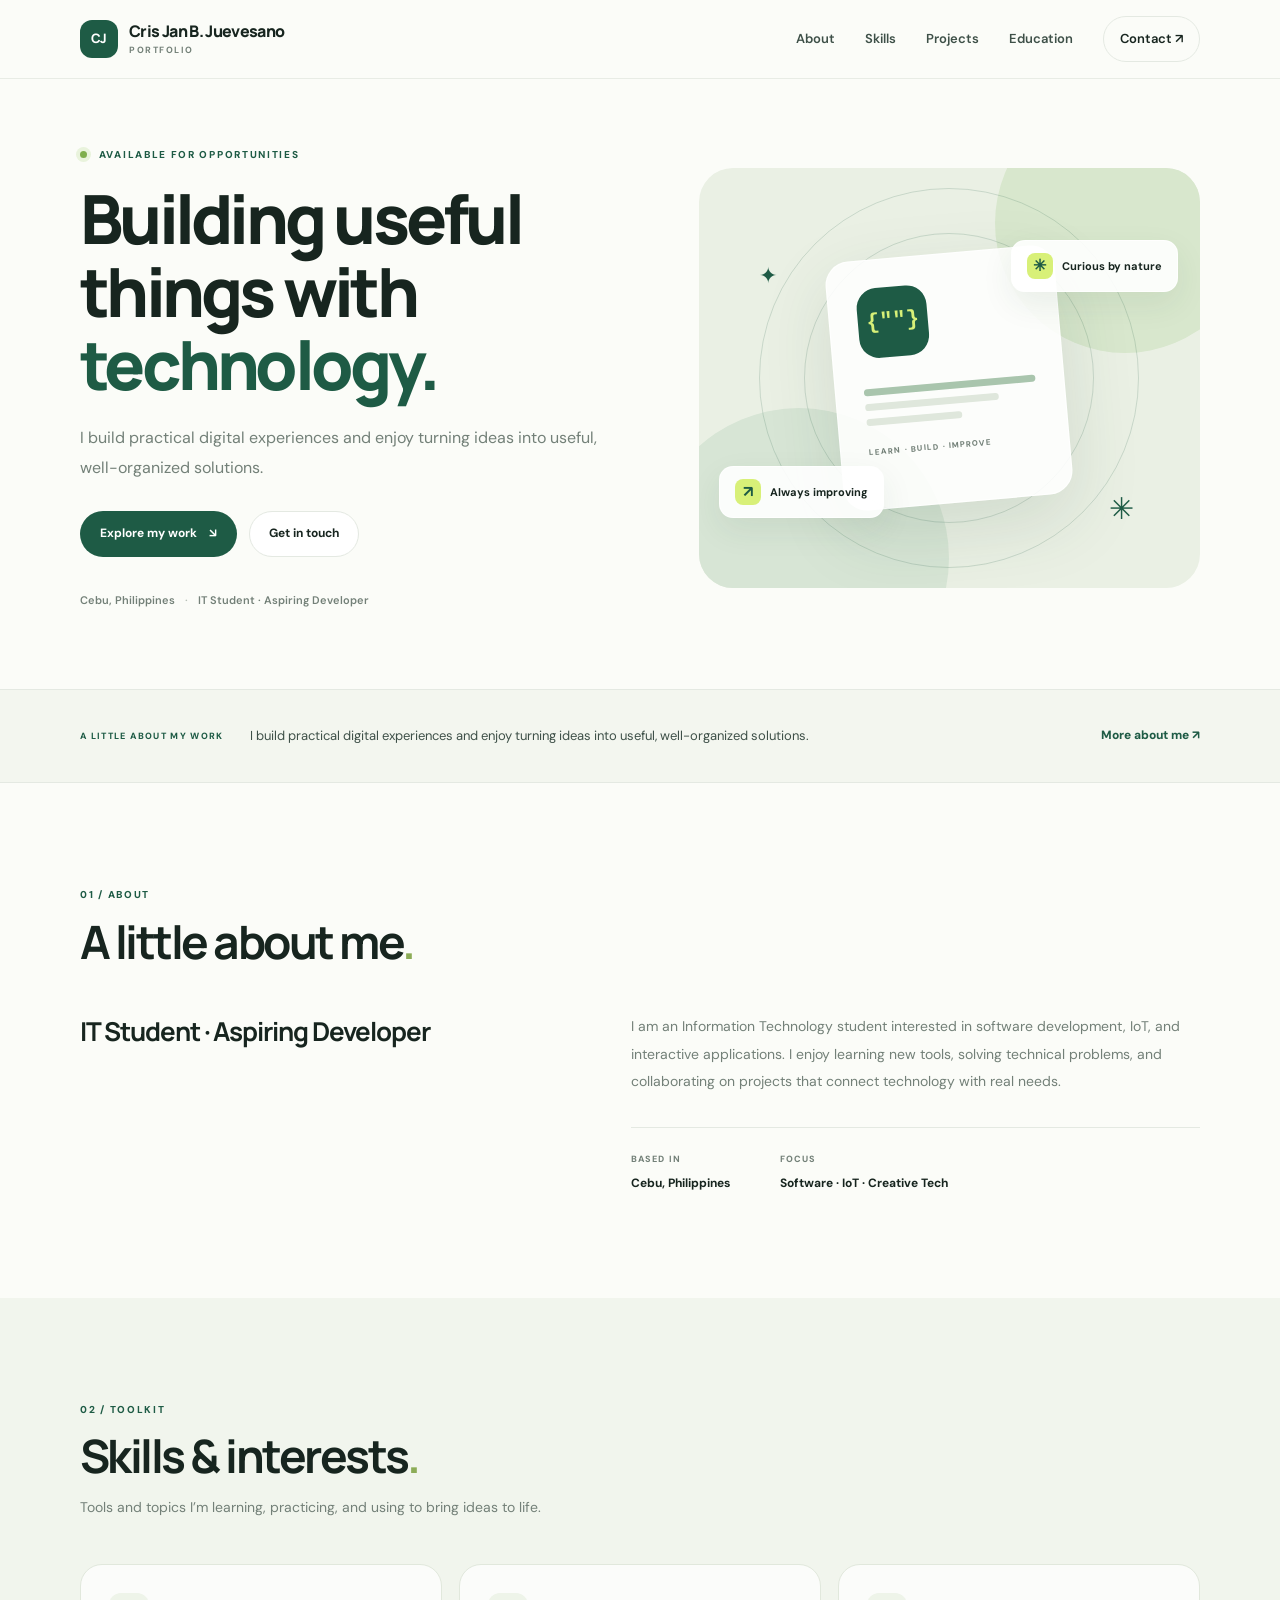
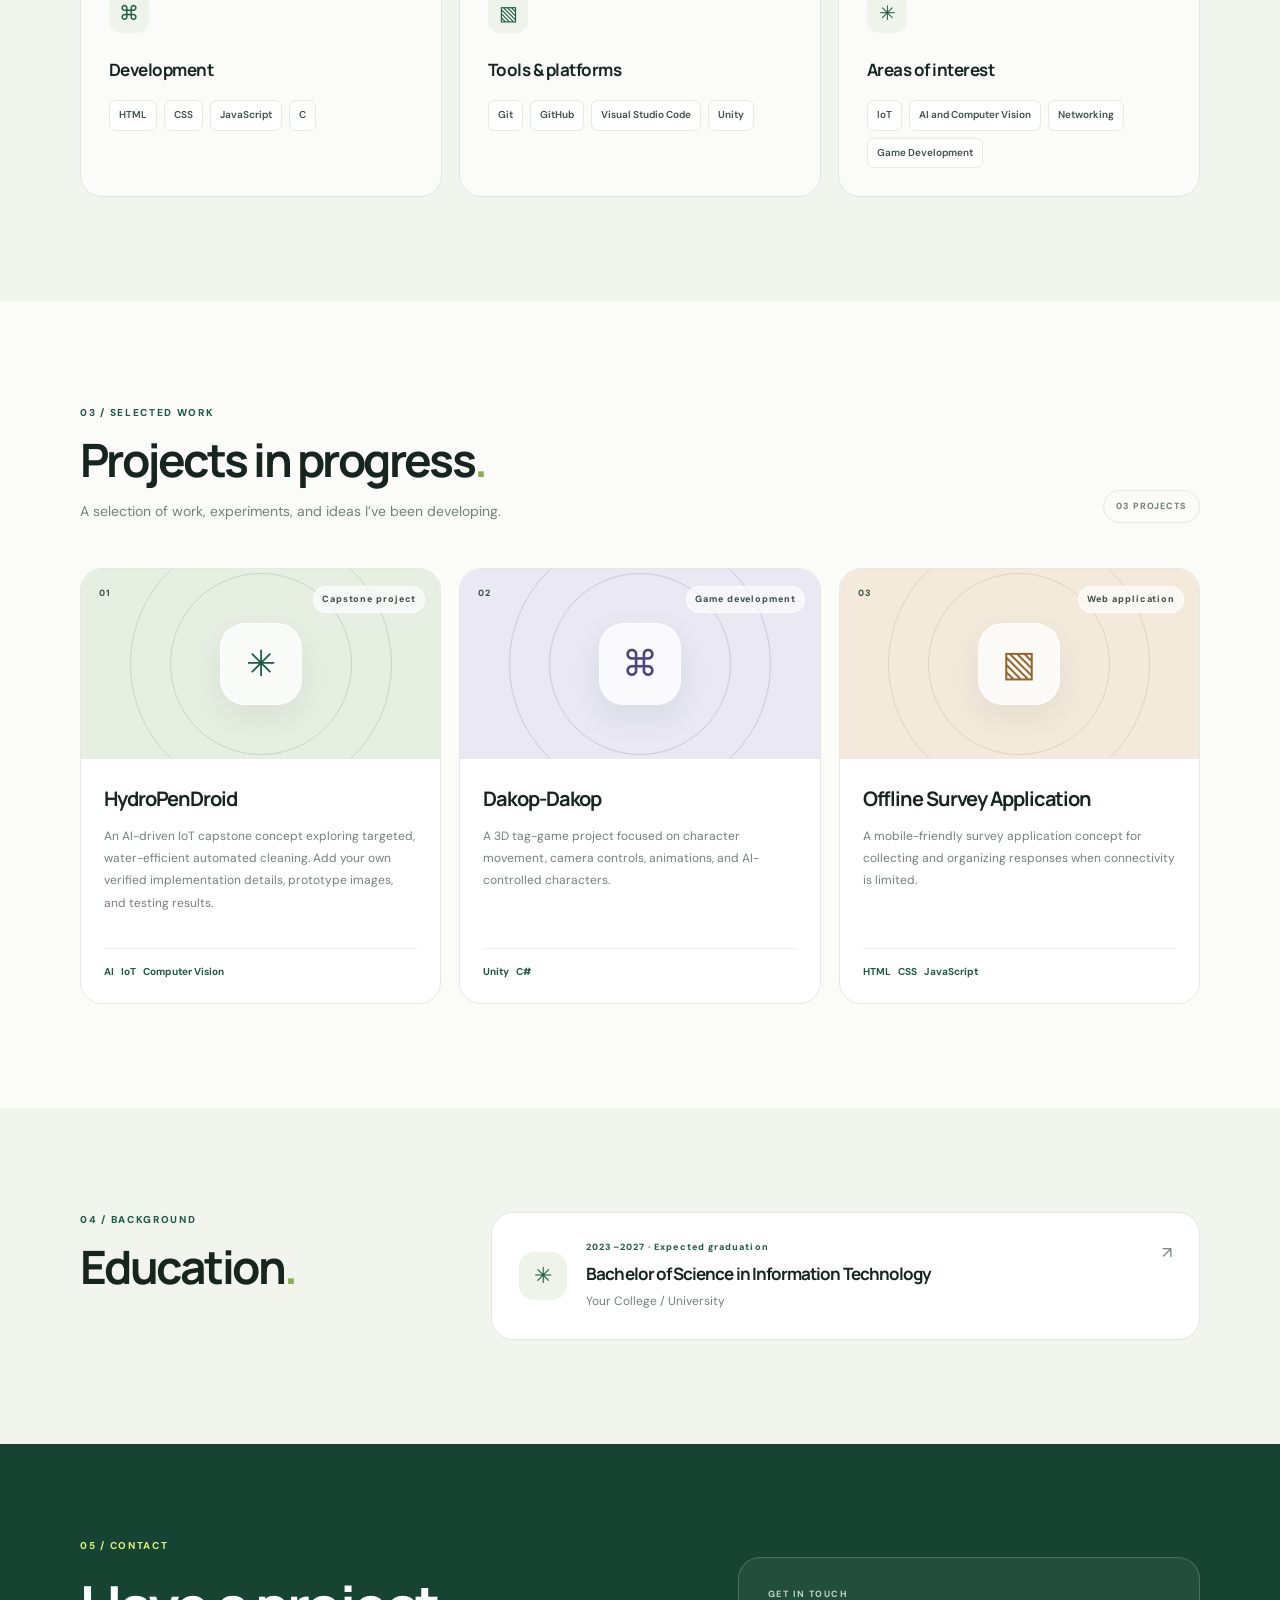
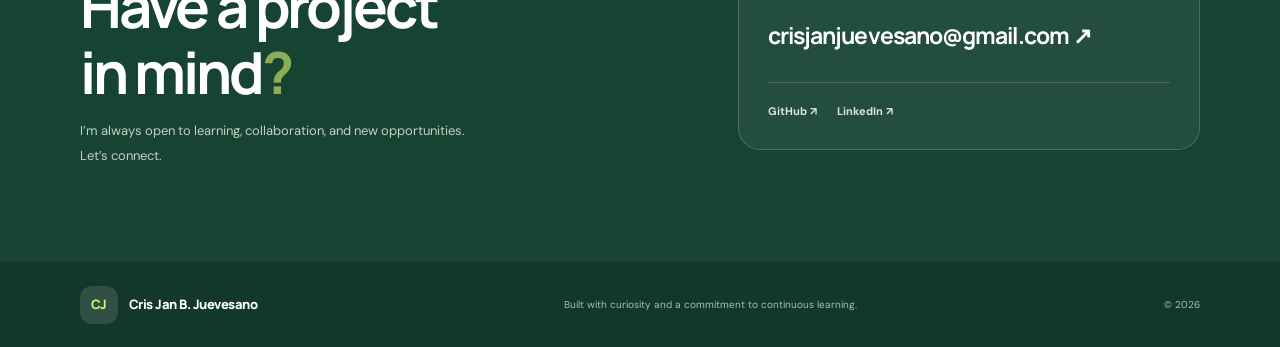
==== commit 615f5750: "Update email address in index.html" ====
--- a/index.html
+++ b/index.html
@@ -82,7 +82,7 @@
       name:"Cris Jan B. Juevesano", role:"IT Student · Aspiring Developer",
       intro:"I build practical digital experiences and enjoy turning ideas into useful, well-organized solutions.",
       about:"I am an Information Technology student interested in software development, IoT, and interactive applications. I enjoy learning new tools, solving technical problems, and collaborating on projects that connect technology with real needs.",
-      location:"Cebu, Philippines", email:"hello@example.com", github:"https://github.com/", linkedin:"https://linkedin.com/",
+      location:"Cebu, Philippines", email:"crisjanjuevesano@gmail.com", github:"https://github.com/", linkedin:"https://linkedin.com/",
       skillsDev:"HTML, CSS, JavaScript, C", skillsTools:"Git, GitHub, Visual Studio Code, Unity", skillsInterest:"IoT, AI and Computer Vision, Networking, Game Development",
       education:"Bachelor of Science in Information Technology", school:"Your College / University", educationDates:"2023–2027 · Expected graduation",
       resume:"", certificates:"", footer:"Built with curiosity and a commitment to continuous learning.",
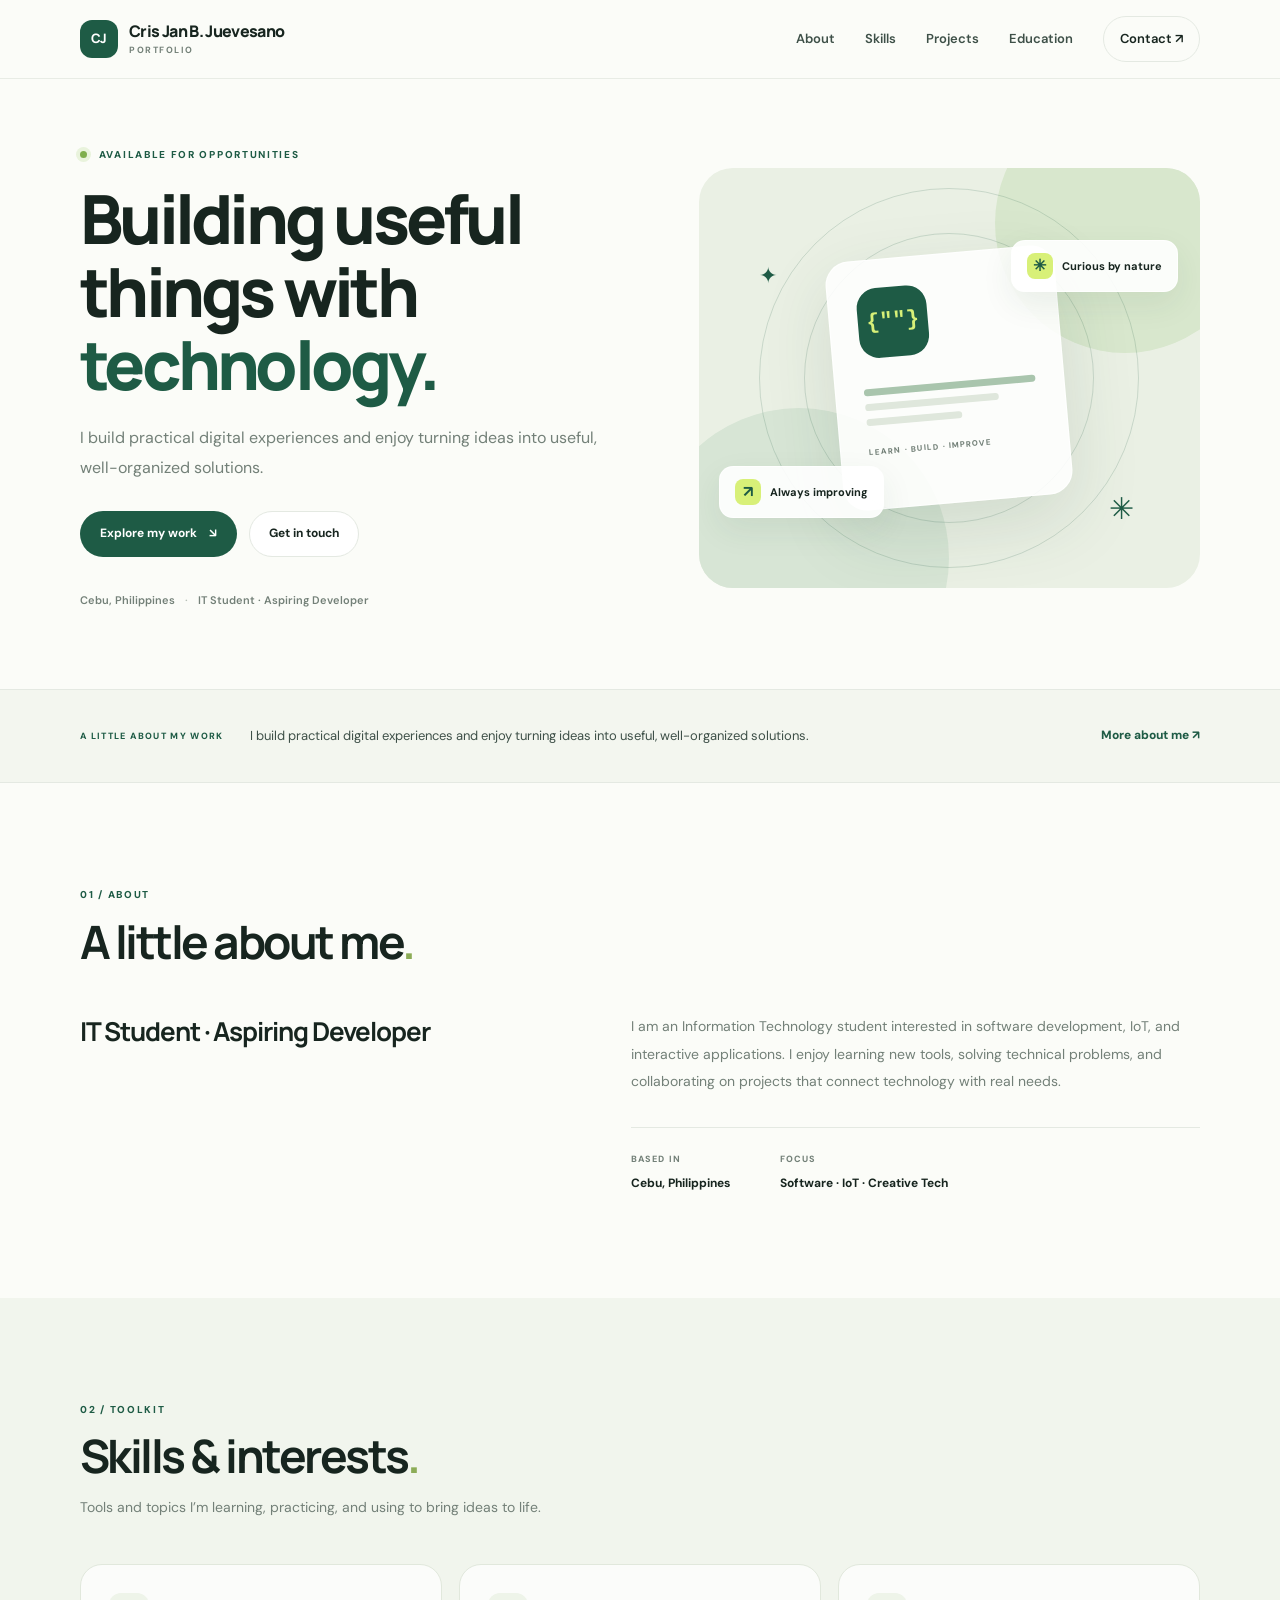
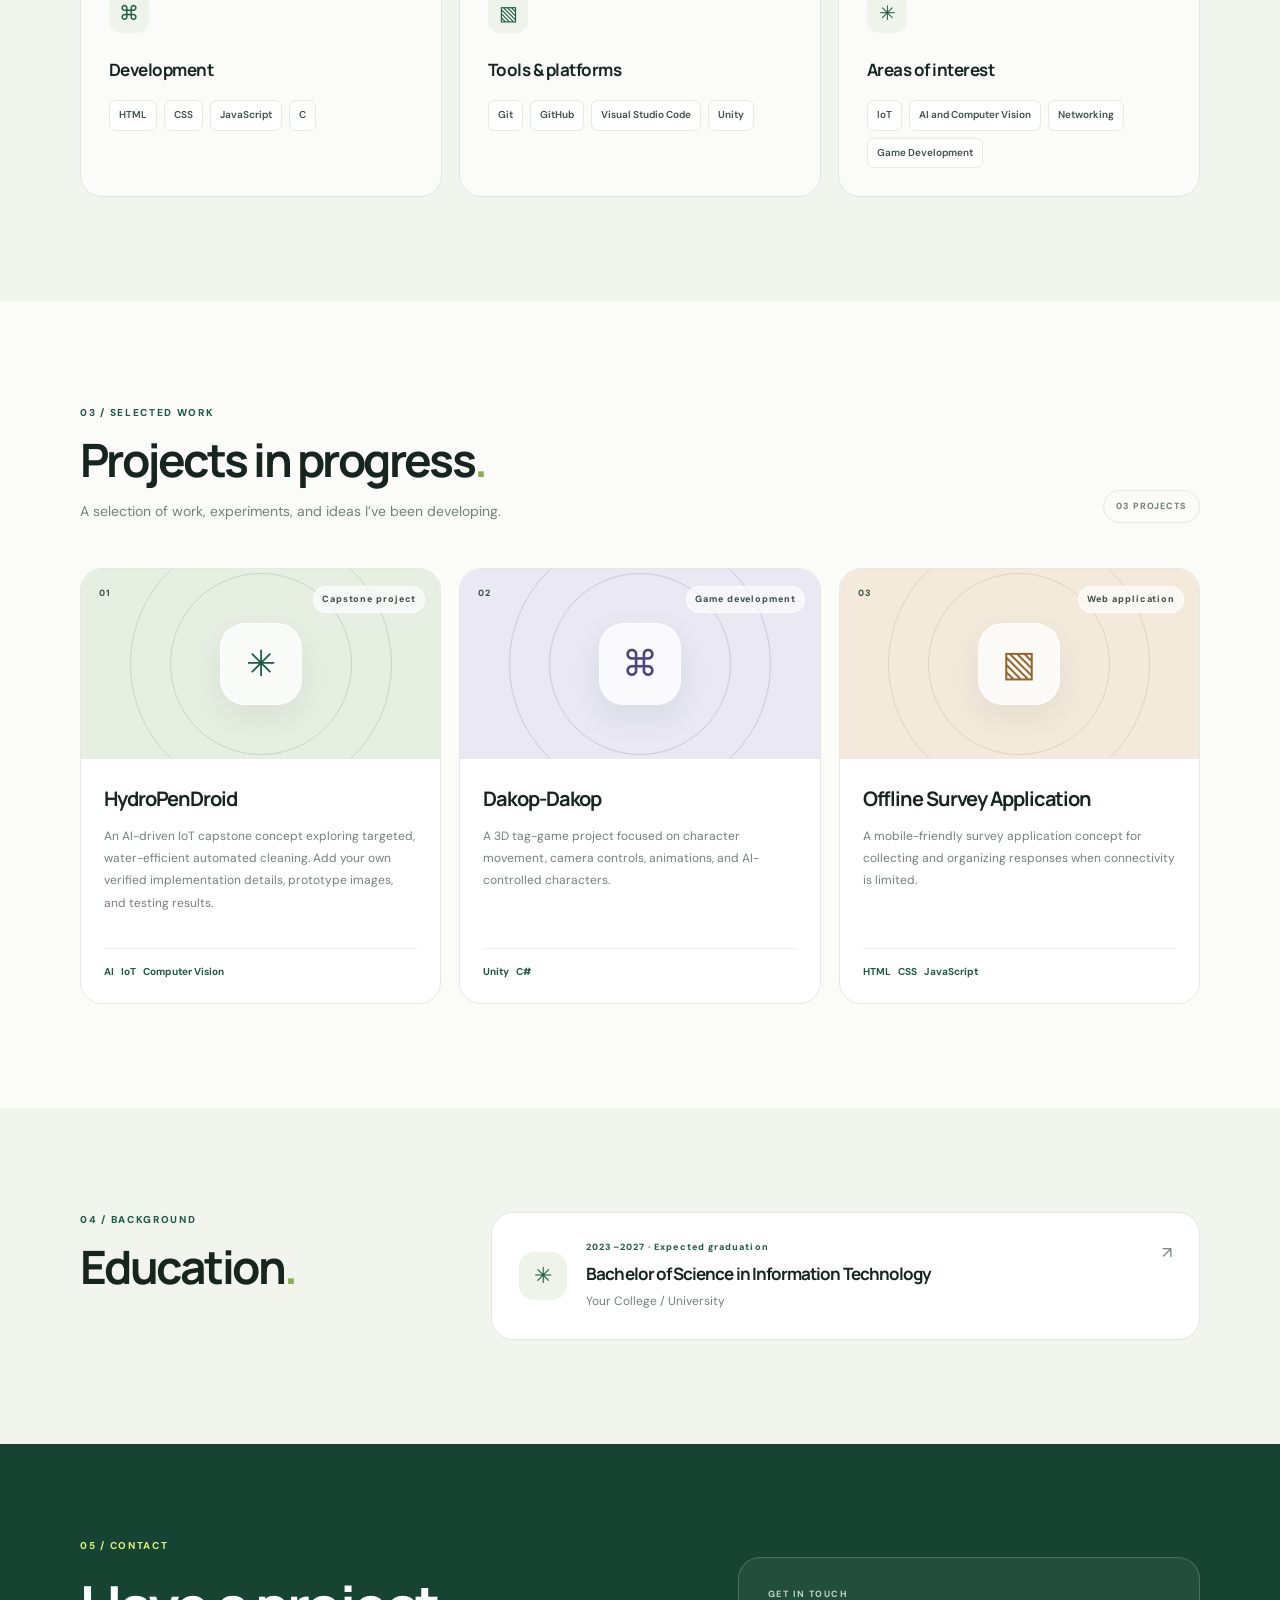
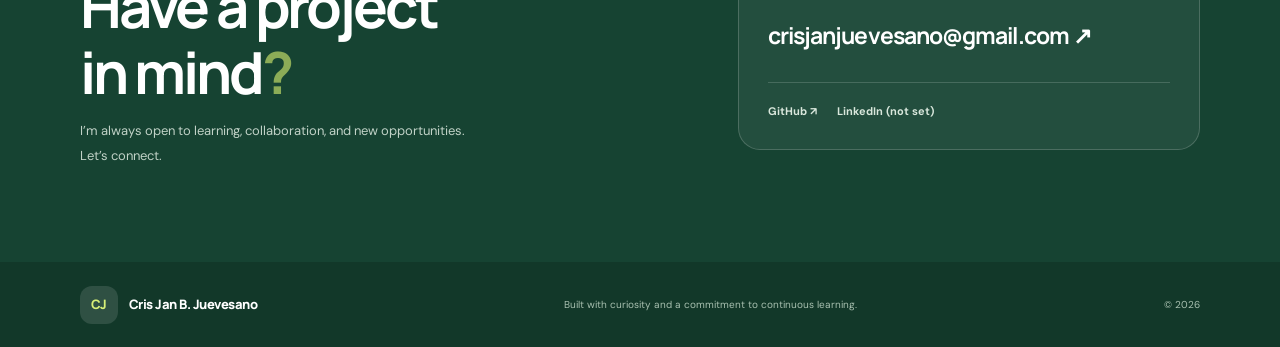
==== commit 37d19de7: "Fix LinkedIn URL in index.html Updated LinkedIn URL to point to the correct profile." ====
--- a/index.html
+++ b/index.html
@@ -82,7 +82,7 @@
       name:"Cris Jan B. Juevesano", role:"IT Student · Aspiring Developer",
       intro:"I build practical digital experiences and enjoy turning ideas into useful, well-organized solutions.",
       about:"I am an Information Technology student interested in software development, IoT, and interactive applications. I enjoy learning new tools, solving technical problems, and collaborating on projects that connect technology with real needs.",
-      location:"Cebu, Philippines", email:"crisjanjuevesano@gmail.com", github:"https://github.com/", linkedin:"https://linkedin.com/",
+      location:"Cebu, Philippines", email:"crisjanjuevesano@gmail.com", github:"https://github.com/", linkedin:"www.linkedin.com/in/cris-jan-juevesano-243a9a340",
       skillsDev:"HTML, CSS, JavaScript, C", skillsTools:"Git, GitHub, Visual Studio Code, Unity", skillsInterest:"IoT, AI and Computer Vision, Networking, Game Development",
       education:"Bachelor of Science in Information Technology", school:"Your College / University", educationDates:"2023–2027 · Expected graduation",
       resume:"", certificates:"", footer:"Built with curiosity and a commitment to continuous learning.",
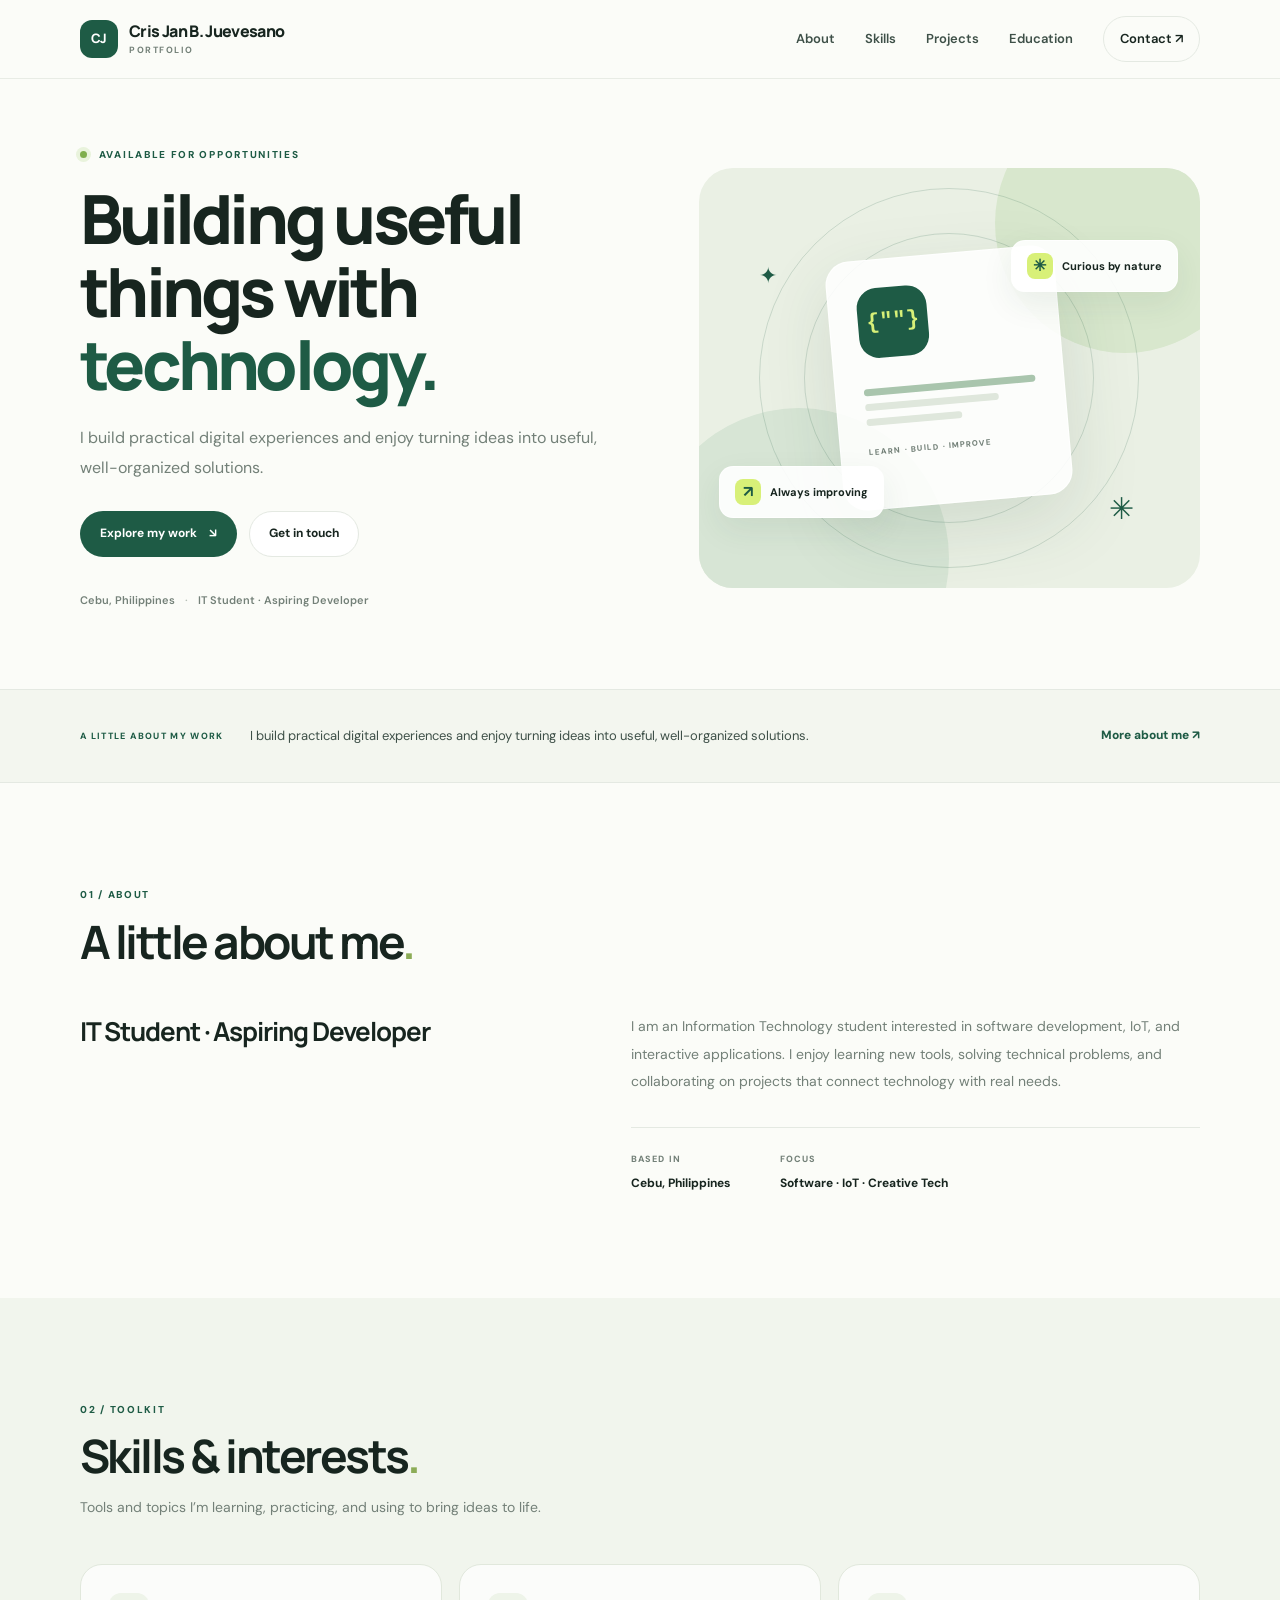
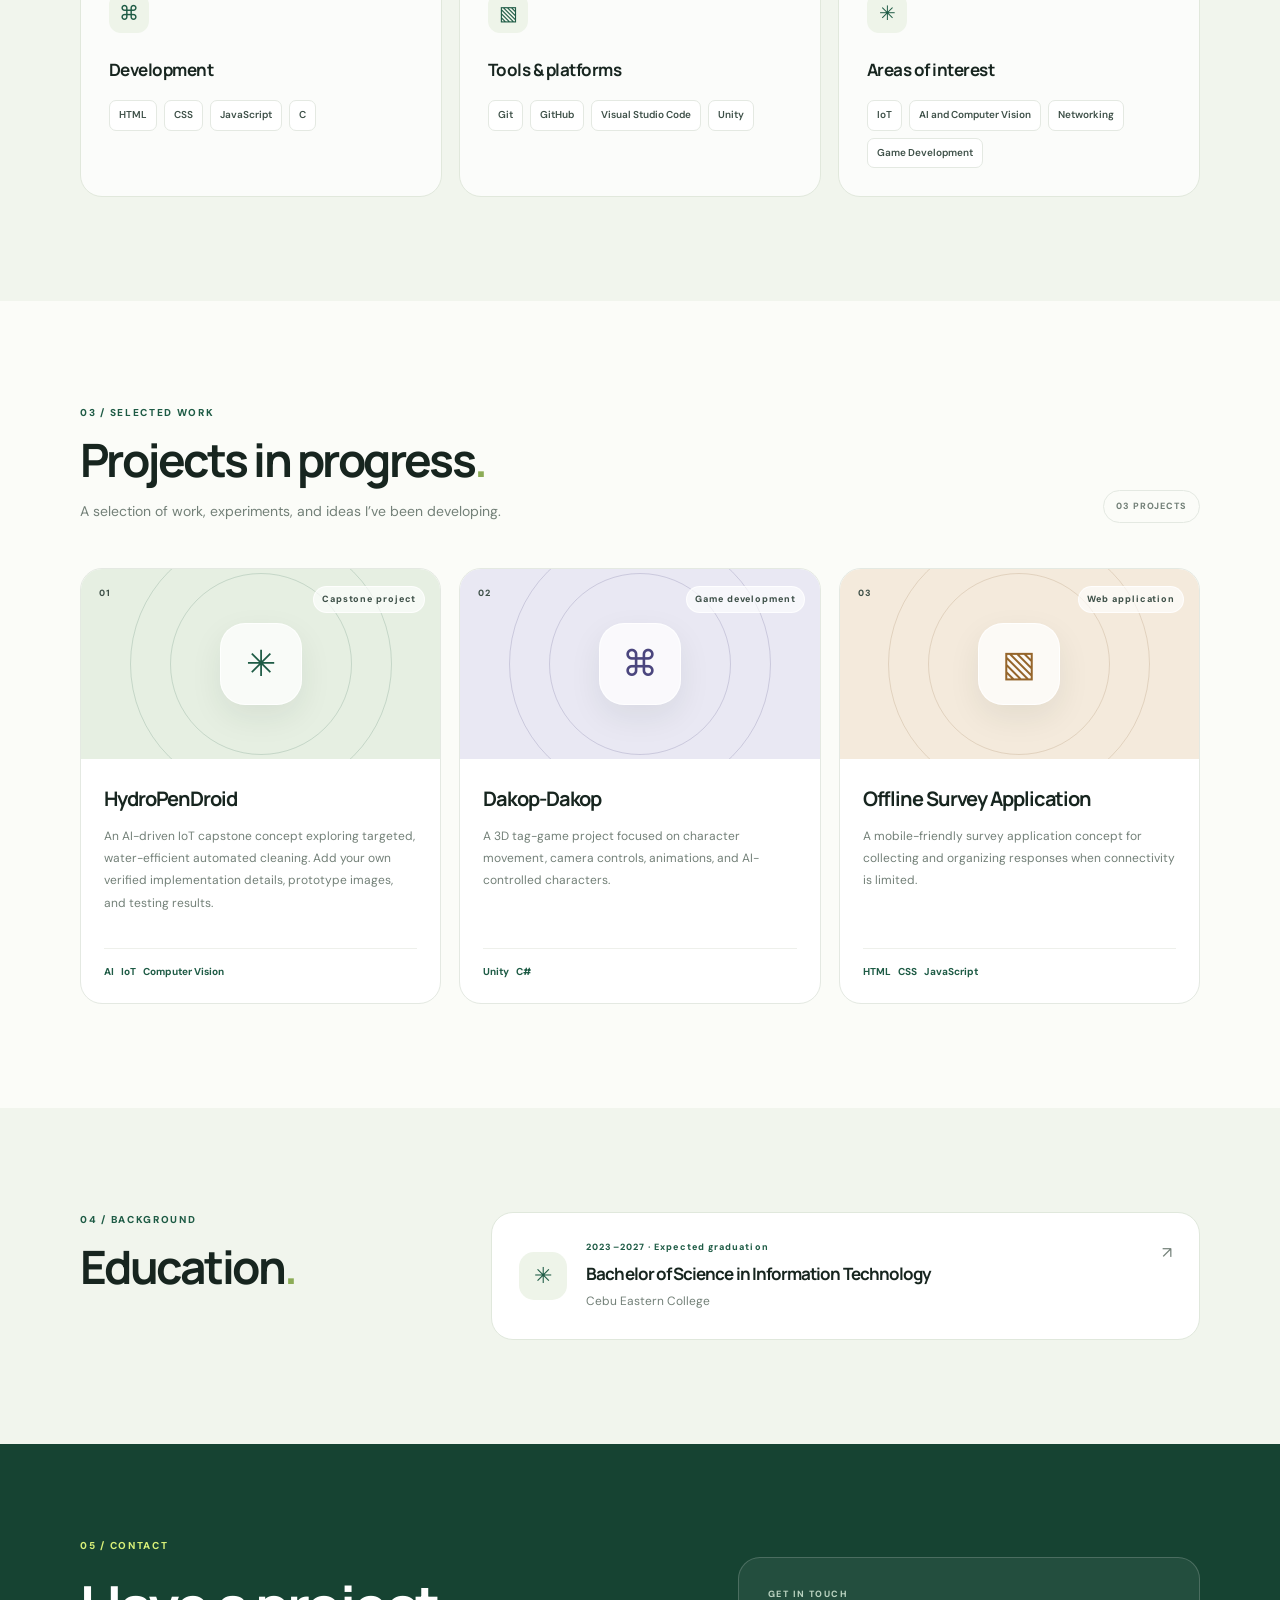
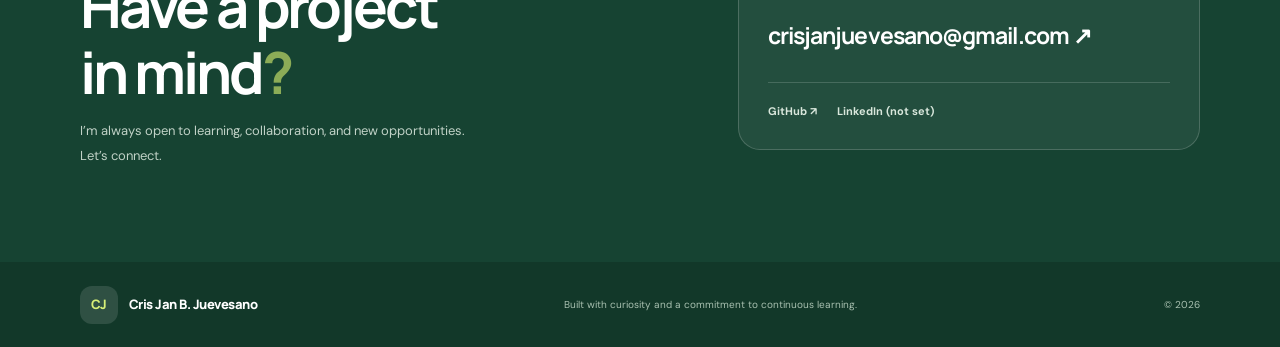
==== commit 738aa130: "Update school name in education section" ====
--- a/index.html
+++ b/index.html
@@ -82,9 +82,9 @@
       name:"Cris Jan B. Juevesano", role:"IT Student · Aspiring Developer",
       intro:"I build practical digital experiences and enjoy turning ideas into useful, well-organized solutions.",
       about:"I am an Information Technology student interested in software development, IoT, and interactive applications. I enjoy learning new tools, solving technical problems, and collaborating on projects that connect technology with real needs.",
-      location:"Cebu, Philippines", email:"crisjanjuevesano@gmail.com", github:"https://github.com/", linkedin:"www.linkedin.com/in/cris-jan-juevesano-243a9a340",
+      location:"Cebu, Philippines", email:"crisjanjuevesano@gmail.com", github:"https://github.com/JuevesanoCJ", linkedin:"www.linkedin.com/in/cris-jan-juevesano-243a9a340",
       skillsDev:"HTML, CSS, JavaScript, C", skillsTools:"Git, GitHub, Visual Studio Code, Unity", skillsInterest:"IoT, AI and Computer Vision, Networking, Game Development",
-      education:"Bachelor of Science in Information Technology", school:"Your College / University", educationDates:"2023–2027 · Expected graduation",
+      education:"Bachelor of Science in Information Technology", school:"Cebu Eastern College", educationDates:"2023–2027 · Expected graduation",
       resume:"", certificates:"", footer:"Built with curiosity and a commitment to continuous learning.",
       projects:[
         {title:"HydroPenDroid",description:"An AI-driven IoT capstone concept exploring targeted, water-efficient automated cleaning. Add your own verified implementation details, prototype images, and testing results.",tech:"AI, IoT, Computer Vision",status:"Capstone project",url:""},
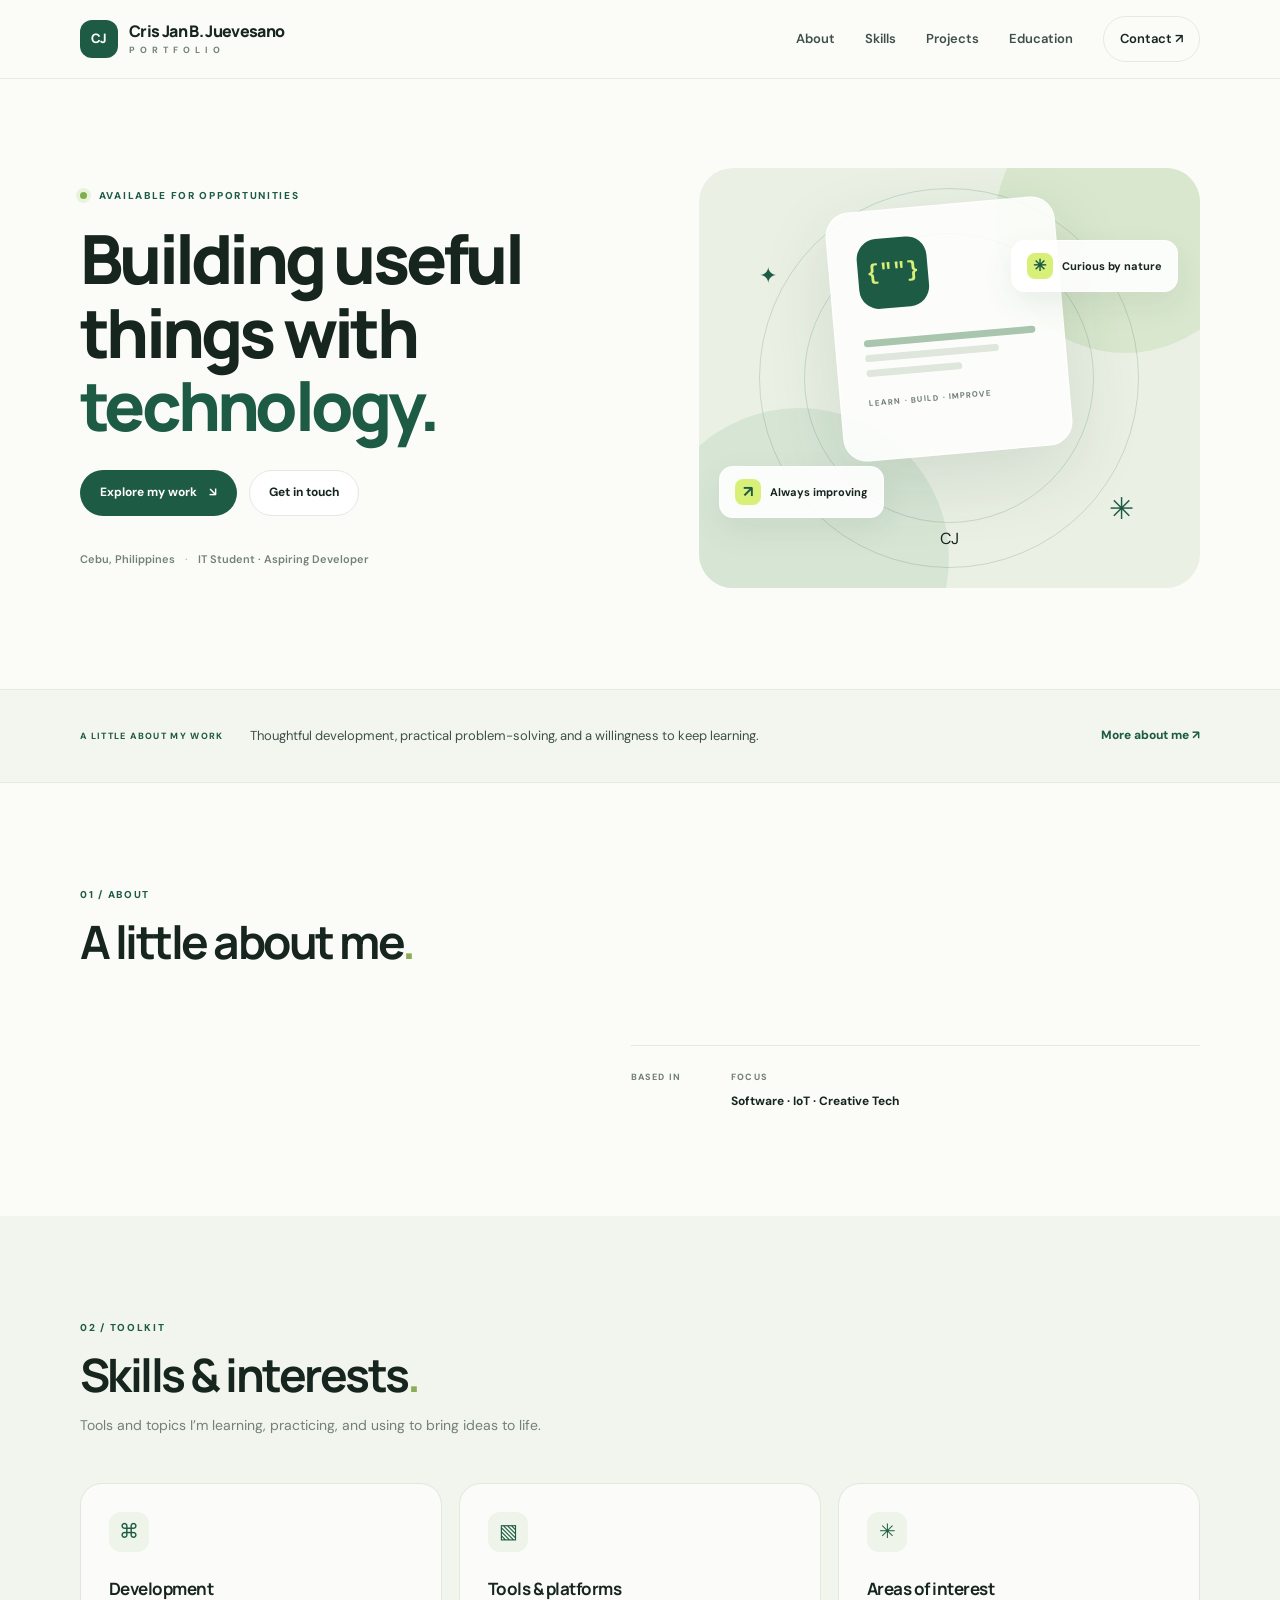
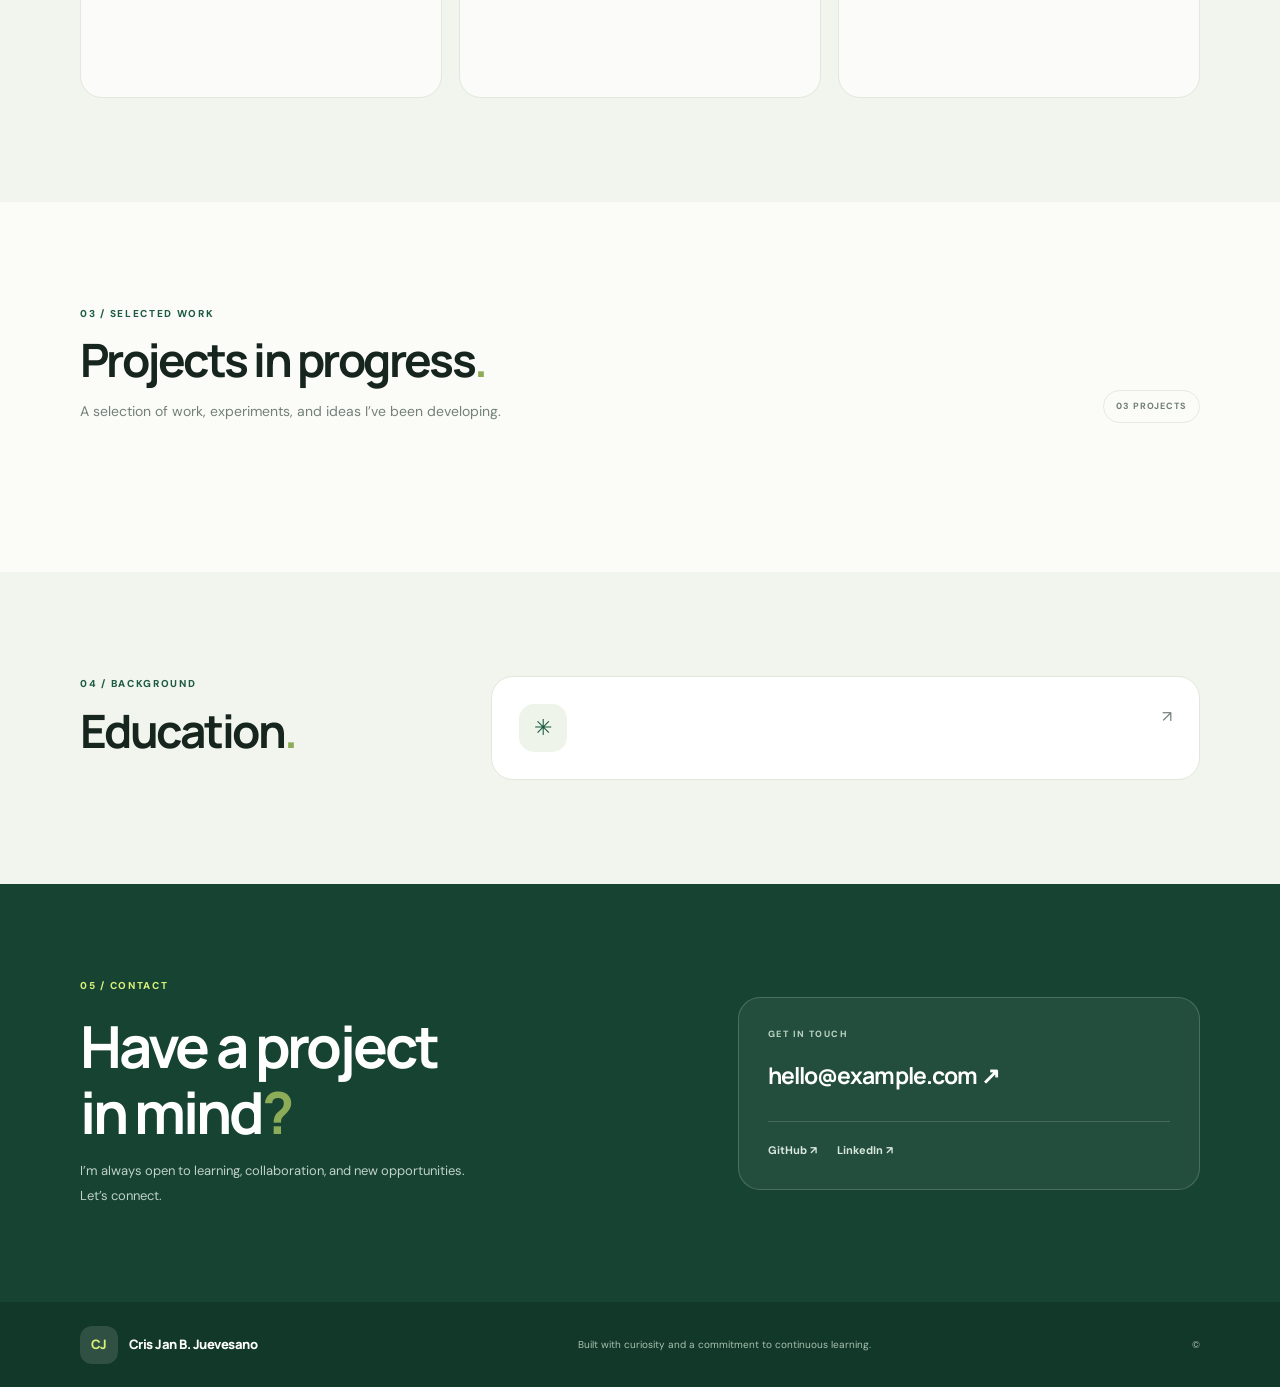
==== commit f282c916: "Refactor script inclusion in index.html Removed inline script for portfolio content and replaced wit" ====
--- a/index.html
+++ b/index.html
@@ -30,6 +30,10 @@
       <div class="hero-art" aria-label="Decorative abstract portfolio graphic">
         <div class="art-orbit orbit-one"></div><div class="art-orbit orbit-two"></div>
         <div class="art-card art-card-main"><span class="code-mark">{"</>"}</span><div class="art-lines"><i></i><i></i><i></i></div><span class="art-label">LEARN · BUILD · IMPROVE</span></div>
+        <div class="profile-frame" aria-label="Profile picture">
+          <img id="profileImage" alt="Profile portrait" hidden>
+          <div class="profile-fallback" id="profileFallback">CJ</div>
+        </div>
         <div class="art-float float-top"><span class="float-icon">✳</span><span>Curious by nature</span></div>
         <div class="art-float float-bottom"><span class="float-icon">↗</span><span>Always improving</span></div>
         <div class="art-spark spark-one">✦</div><div class="art-spark spark-two">✳</div>
@@ -76,74 +80,6 @@
 
   <footer class="site-footer"><div class="container footer-inner"><a class="brand footer-brand" href="#home"><span class="brand-mark">CJ</span><span id="footerBrand">Cris Jan B. Juevesano</span></a><p id="footerNote">Built with curiosity and a commitment to continuous learning.</p><span>© <span id="year"></span></span></div></footer>
 
-  <script>
-    const KEY = "cj-portfolio-content-v1";
-    const defaults = {
-      name:"Cris Jan B. Juevesano", role:"IT Student · Aspiring Developer",
-      intro:"I build practical digital experiences and enjoy turning ideas into useful, well-organized solutions.",
-      about:"I am an Information Technology student interested in software development, IoT, and interactive applications. I enjoy learning new tools, solving technical problems, and collaborating on projects that connect technology with real needs.",
-      location:"Cebu, Philippines", email:"crisjanjuevesano@gmail.com", github:"https://github.com/JuevesanoCJ", linkedin:"www.linkedin.com/in/cris-jan-juevesano-243a9a340",
-      skillsDev:"HTML, CSS, JavaScript, C", skillsTools:"Git, GitHub, Visual Studio Code, Unity", skillsInterest:"IoT, AI and Computer Vision, Networking, Game Development",
-      education:"Bachelor of Science in Information Technology", school:"Cebu Eastern College", educationDates:"2023–2027 · Expected graduation",
-      resume:"", certificates:"", footer:"Built with curiosity and a commitment to continuous learning.",
-      projects:[
-        {title:"HydroPenDroid",description:"An AI-driven IoT capstone concept exploring targeted, water-efficient automated cleaning. Add your own verified implementation details, prototype images, and testing results.",tech:"AI, IoT, Computer Vision",status:"Capstone project",url:""},
-        {title:"Dakop-Dakop",description:"A 3D tag-game project focused on character movement, camera controls, animations, and AI-controlled characters.",tech:"Unity, C#",status:"Game development",url:""},
-        {title:"Offline Survey Application",description:"A mobile-friendly survey application concept for collecting and organizing responses when connectivity is limited.",tech:"HTML, CSS, JavaScript",status:"Web application",url:""}
-      ]
-    };
-    function readContent(){try{return {...defaults,...JSON.parse(localStorage.getItem(KEY)||"{}")}}catch{return defaults}}
-    const data = readContent();
-    const $ = id => document.getElementById(id);
-    function safeUrl(value, allowed = ["http:","https:"]) {
-      try { const u = new URL(value); return allowed.includes(u.protocol) ? u.href : ""; } catch { return ""; }
-    }
-    function setText(id,value){$(id).textContent=value||""}
-    function renderTags(id, value) {
-      const host=$(id); host.innerHTML="";
-      (value||"").split(",").map(s=>s.trim()).filter(Boolean).forEach(item=>{const span=document.createElement("span");span.className="skill-tag";span.textContent=item;host.appendChild(span)});
-    }
-    setText("brandName", data.name); $("brandName").insertAdjacentHTML("beforeend", '<span class="brand-sub">PORTFOLIO</span>');
-    setText("heroTitle", "Building useful things with technology.");
-    // Keep the key phrase visually emphasized without inserting user content as HTML.
-    $("heroTitle").replaceChildren(document.createTextNode("Building useful things with "));
-    const accent=document.createElement("span"); accent.textContent="technology."; $("heroTitle").appendChild(accent);
-    setText("heroIntro",data.intro); setText("heroLocation",data.location); setText("heroRole",data.role);
-    setText("aboutPreview",data.intro); setText("aboutLead",data.role); setText("aboutBody",data.about); setText("aboutLocation",data.location);
-    renderTags("skillsDev",data.skillsDev); renderTags("skillsTools",data.skillsTools); renderTags("skillsInterest",data.skillsInterest);
-    setText("educationDates",data.educationDates); setText("educationTitle",data.education); setText("schoolName",data.school);
-    setText("footerBrand",data.name); setText("footerNote",data.footer); setText("year",new Date().getFullYear());
-    const email = /^[^\s@]+@[^\s@]+\.[^\s@]+$/.test(data.email) ? data.email : "";
-    const emailLink=$("contactEmail"); emailLink.textContent=(email||"Add your email in admin") + " ↗"; emailLink.href=email?"mailto:"+email:"#";
-    for (const [id,key,label] of [["githubLink","github","GitHub ↗"],["linkedinLink","linkedin","LinkedIn ↗"]]) {
-      const url=safeUrl(data[key]); $(id).href=url||"#"; $(id).textContent=url?label:label.replace(" ↗"," (not set)");
-    }
-    const resume=safeUrl(data.resume); $("resumeLink").hidden=!resume; if(resume)$("resumeLink").href=resume;
-    const certs=(data.certificates||"").split("\n").map(x=>x.trim()).filter(Boolean);
-    $("certificatesWrap").hidden=!certs.length; $("certificatesList").replaceChildren(...certs.map(item=>{const li=document.createElement("li");li.textContent=item;return li}));
-    const projects=(data.projects||[]).filter(p=>p.title);
-    setText("projectCount",String(projects.length).padStart(2,"0")+" PROJECTS");
-    const grid=$("projectsGrid"); grid.innerHTML="";
-    const symbols=["✳","⌘","▧","↗"];
-    projects.forEach((p,i)=>{
-      const card=document.createElement("article"); card.className="project-card";
-      const visual=document.createElement("div"); visual.className="project-visual visual-"+(i%4);
-      const num=document.createElement("span"); num.className="project-index"; num.textContent=String(i+1).padStart(2,"0");
-      const symbol=document.createElement("span"); symbol.className="project-symbol"; symbol.textContent=symbols[i%symbols.length];
-      const status=document.createElement("span"); status.className="project-status"; status.textContent=p.status||"Project";
-      visual.append(num,symbol,status);
-      const body=document.createElement("div"); body.className="project-body";
-      const h3=document.createElement("h3"); h3.textContent=p.title;
-      const desc=document.createElement("p"); desc.textContent=p.description||"Project description coming soon.";
-      const tech=document.createElement("div"); tech.className="project-tech";
-      (p.tech||"").split(",").map(x=>x.trim()).filter(Boolean).forEach(t=>{const s=document.createElement("span");s.textContent=t;tech.appendChild(s)});
-      body.append(h3,desc,tech);
-      const url=safeUrl(p.url);
-      if(url){const a=document.createElement("a");a.className="project-link";a.href=url;a.target="_blank";a.rel="noreferrer";a.textContent="View project ↗";body.appendChild(a)}
-      card.append(visual,body);grid.appendChild(card);
-    });
-    $("menuToggle").addEventListener("click",()=>{const open=$("navLinks").classList.toggle("is-open");$("menuToggle").setAttribute("aria-expanded",String(open))});
-    $("navLinks").querySelectorAll("a").forEach(a=>a.addEventListener("click",()=>{$("navLinks").classList.remove("is-open");$("menuToggle").setAttribute("aria-expanded","false")}));
-  </script>
+  <script src="script.js"></script>
 </body>
 </html>
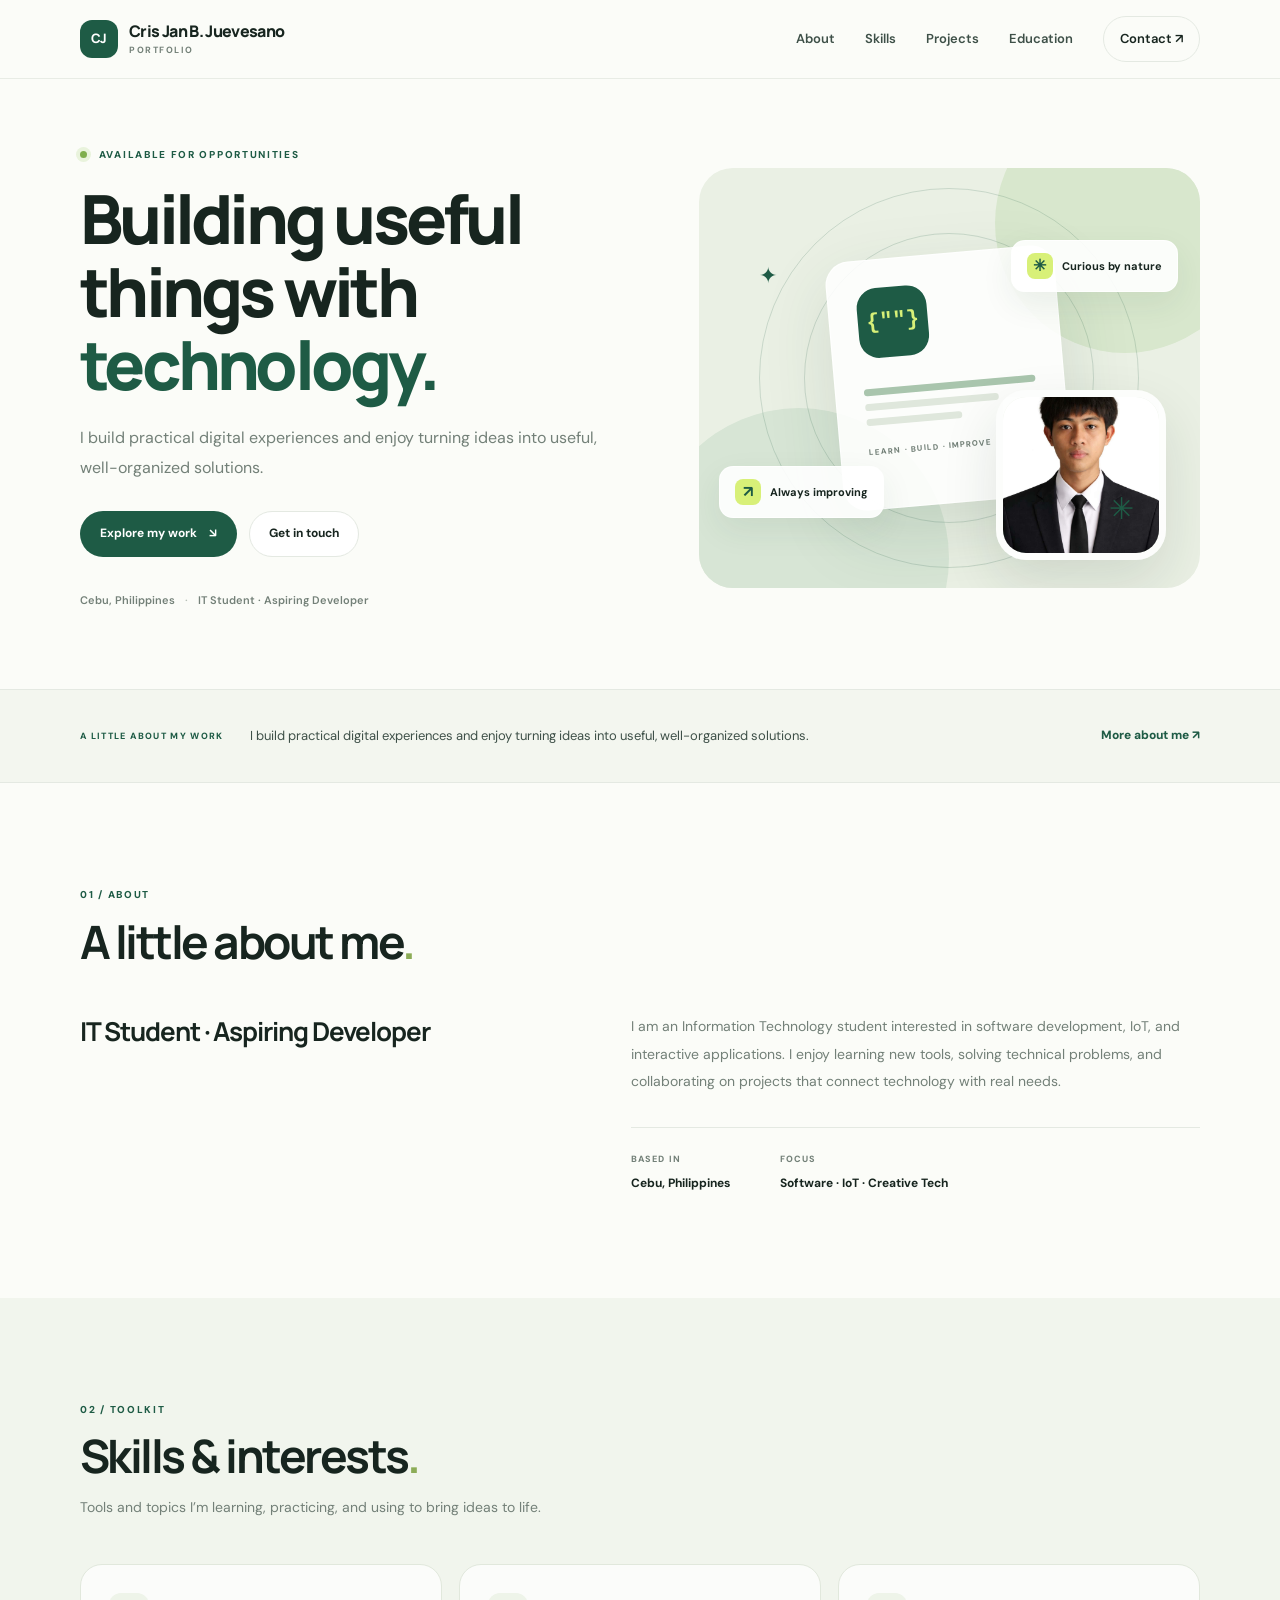
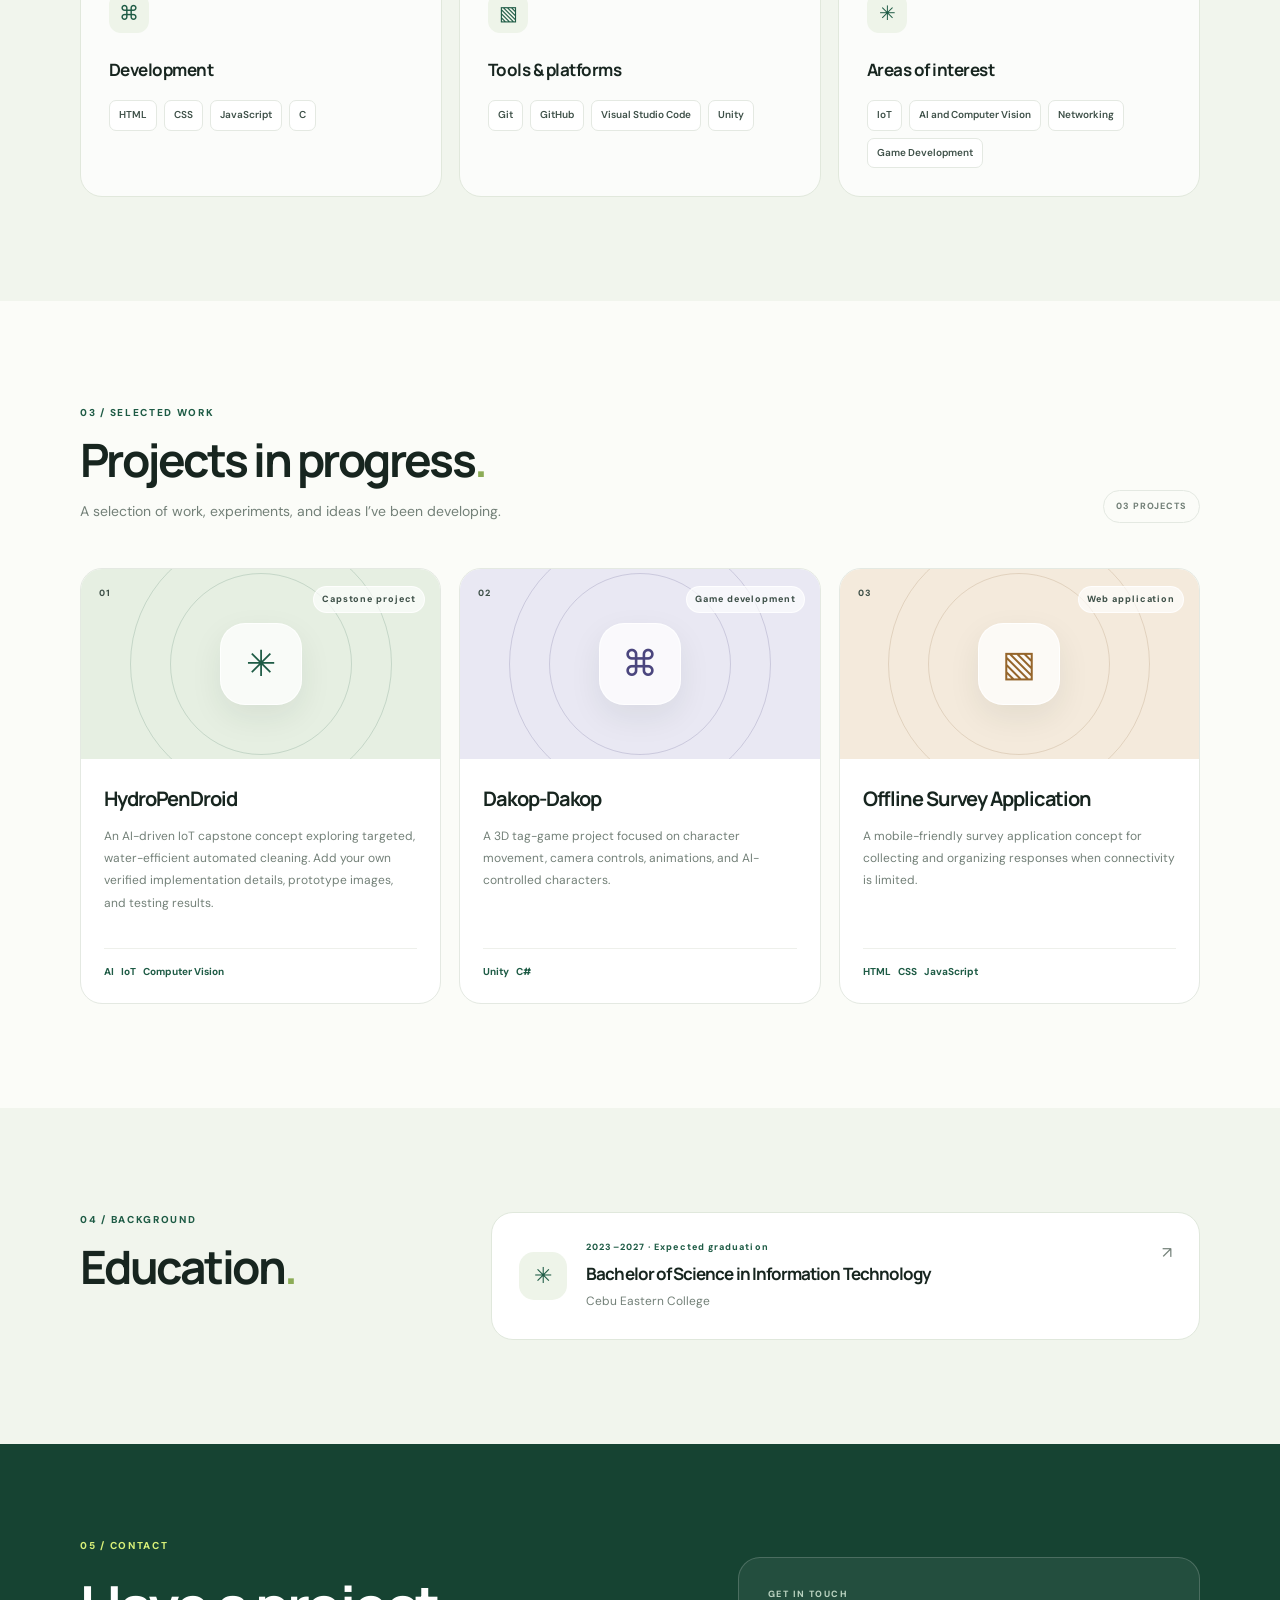
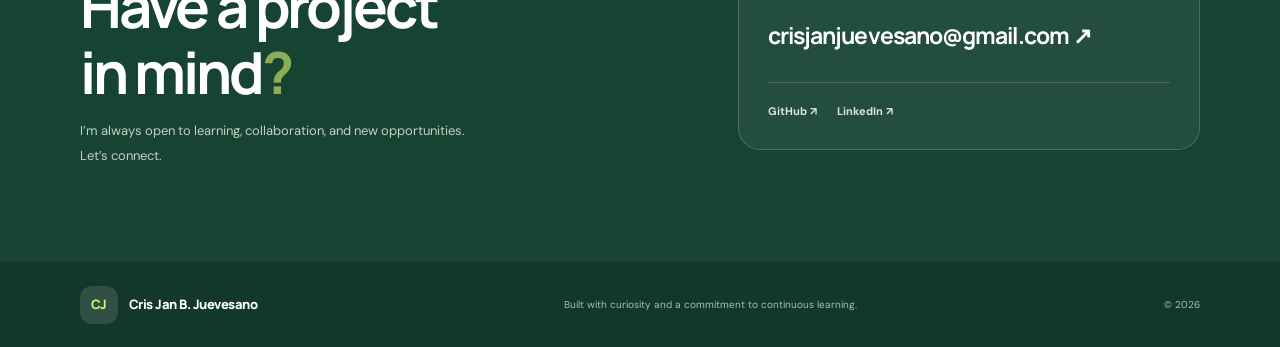
==== commit 64c765a4: "Update footer and navigation brand elements" ====
--- a/index.html
+++ b/index.html
@@ -10,7 +10,7 @@
 <body class="portfolio-page">
   <header class="site-header">
     <nav class="nav container" aria-label="Main navigation">
-      <a class="brand" href="#home"><span class="brand-mark">CJ</span><span id="brandName">Cris Jan B. Juevesano<span class="brand-sub">P O R T F O L I O</span></span></a>
+      <a class="brand" href="#home"><span class="brand-mark" id="brandMark">CJ</span><span id="brandName">Cris Jan B. Juevesano<span class="brand-sub">P O R T F O L I O</span></span></a>
       <button class="menu-toggle" id="menuToggle" aria-label="Toggle navigation" aria-expanded="false">☰</button>
       <div class="nav-links" id="navLinks">
         <a href="#about">About</a><a href="#skills">Skills</a><a href="#projects">Projects</a><a href="#education">Education</a><a class="nav-cta" href="#contact">Contact ↗</a>
@@ -78,7 +78,7 @@
     </section>
   </main>
 
-  <footer class="site-footer"><div class="container footer-inner"><a class="brand footer-brand" href="#home"><span class="brand-mark">CJ</span><span id="footerBrand">Cris Jan B. Juevesano</span></a><p id="footerNote">Built with curiosity and a commitment to continuous learning.</p><span>© <span id="year"></span></span></div></footer>
+  <footer class="site-footer"><div class="container footer-inner"><a class="brand footer-brand" href="#home"><span class="brand-mark" id="footerBrandMark">CJ</span><span id="footerBrand">Cris Jan B. Juevesano</span></a><p id="footerNote">Built with curiosity and a commitment to continuous learning.</p><span>© <span id="year"></span></span></div></footer>
 
   <script src="script.js"></script>
 </body>
--- a/style.css
+++ b/style.css
@@ -21,7 +21,7 @@
 button, input, textarea { font: inherit; }
 button, a { -webkit-tap-highlight-color: transparent; }
 .container { width: min(1120px, calc(100% - 48px)); margin: 0 auto; }
-.site-header, .topbar { position: sticky; top: 0; z-index: 20; background: rgba(251,252,248,.9); border-bottom: 1px solid rgba(228,233,226,.8); backdrop-filter: blur(16px); }
+.site-header, .topbar { position: sticky; top: 0; z-index: 20; background: rgba(251,252,248,.9); border-bottom: 1px solid rgba(228,233,226,.8); -webkit-backdrop-filter: blur(16px); backdrop-filter: blur(16px); }
 .nav, .topbar { min-height: 78px; display: flex; align-items: center; justify-content: space-between; gap: 24px; }
 .brand { display: inline-flex; align-items: center; gap: 11px; font-family: "Manrope", sans-serif; font-weight: 800; letter-spacing: -.04em; line-height: 1.2; }
 .brand-mark { width: 38px; height: 38px; display: grid; place-items: center; border-radius: 12px; background: var(--green); color: white; font-size: 13px; letter-spacing: -.02em; }
@@ -60,6 +60,9 @@
 .art-lines i:nth-child(2) { width: 78%; }
 .art-lines i:nth-child(3) { width: 56%; }
 .art-label { display: block; margin-top: 20px; color: var(--muted); font-size: 8px; letter-spacing: .13em; font-weight: 800; }
+.profile-frame { position: absolute; right: 34px; bottom: 28px; width: 170px; height: 170px; border: 7px solid rgba(255,255,255,.9); border-radius: 30px; background: linear-gradient(135deg, #edf4e8, #dfead8); box-shadow: 0 24px 55px rgba(24, 48, 36, .12); overflow: hidden; }
+.profile-frame img { display: block; width: 100%; height: 100%; object-fit: cover; }
+.profile-fallback { display: grid; place-items: center; width: 100%; height: 100%; background: linear-gradient(135deg, #dfead8, #bfd7ba); color: var(--green-dark); font-family: "Manrope", sans-serif; font-size: 2.3rem; font-weight: 800; letter-spacing: -.08em; }
 .art-float { position: absolute; display: flex; align-items: center; gap: 9px; padding: 12px 15px; border: 1px solid rgba(255,255,255,.8); border-radius: 14px; background: rgba(255,255,255,.9); box-shadow: 0 12px 32px rgba(36,74,51,.08); font-size: 11px; font-weight: 700; }
 .float-top { top: 72px; right: 22px; }
 .float-bottom { bottom: 70px; left: 20px; }
@@ -173,7 +176,7 @@
 .project-editor-head { display: flex; align-items: center; justify-content: space-between; gap: 8px; margin-bottom: 15px; color: var(--green); font-size: 11px; }
 .remove-project { padding: 5px 8px; border: 0; border-radius: 7px; background: #f8eae7; color: #9b4637; font-size: 10px; font-weight: 700; cursor: pointer; }
 .project-editor label { margin-bottom: 12px; }
-.savebar { position: sticky; bottom: 12px; z-index: 5; grid-column: 1 / -1; display: flex; align-items: center; justify-content: flex-end; gap: 12px; padding: 14px; border: 1px solid var(--line); border-radius: 16px; background: rgba(255,255,255,.94); box-shadow: var(--shadow); backdrop-filter: blur(10px); }
+.savebar { position: sticky; bottom: 12px; z-index: 5; grid-column: 1 / -1; display: flex; align-items: center; justify-content: flex-end; gap: 12px; padding: 14px; border: 1px solid var(--line); border-radius: 16px; background: rgba(255,255,255,.94); box-shadow: var(--shadow); -webkit-backdrop-filter: blur(10px); backdrop-filter: blur(10px); }
 .savebar .muted { margin-right: auto; font-size: 11px; }
 .muted { color: var(--muted); }
 
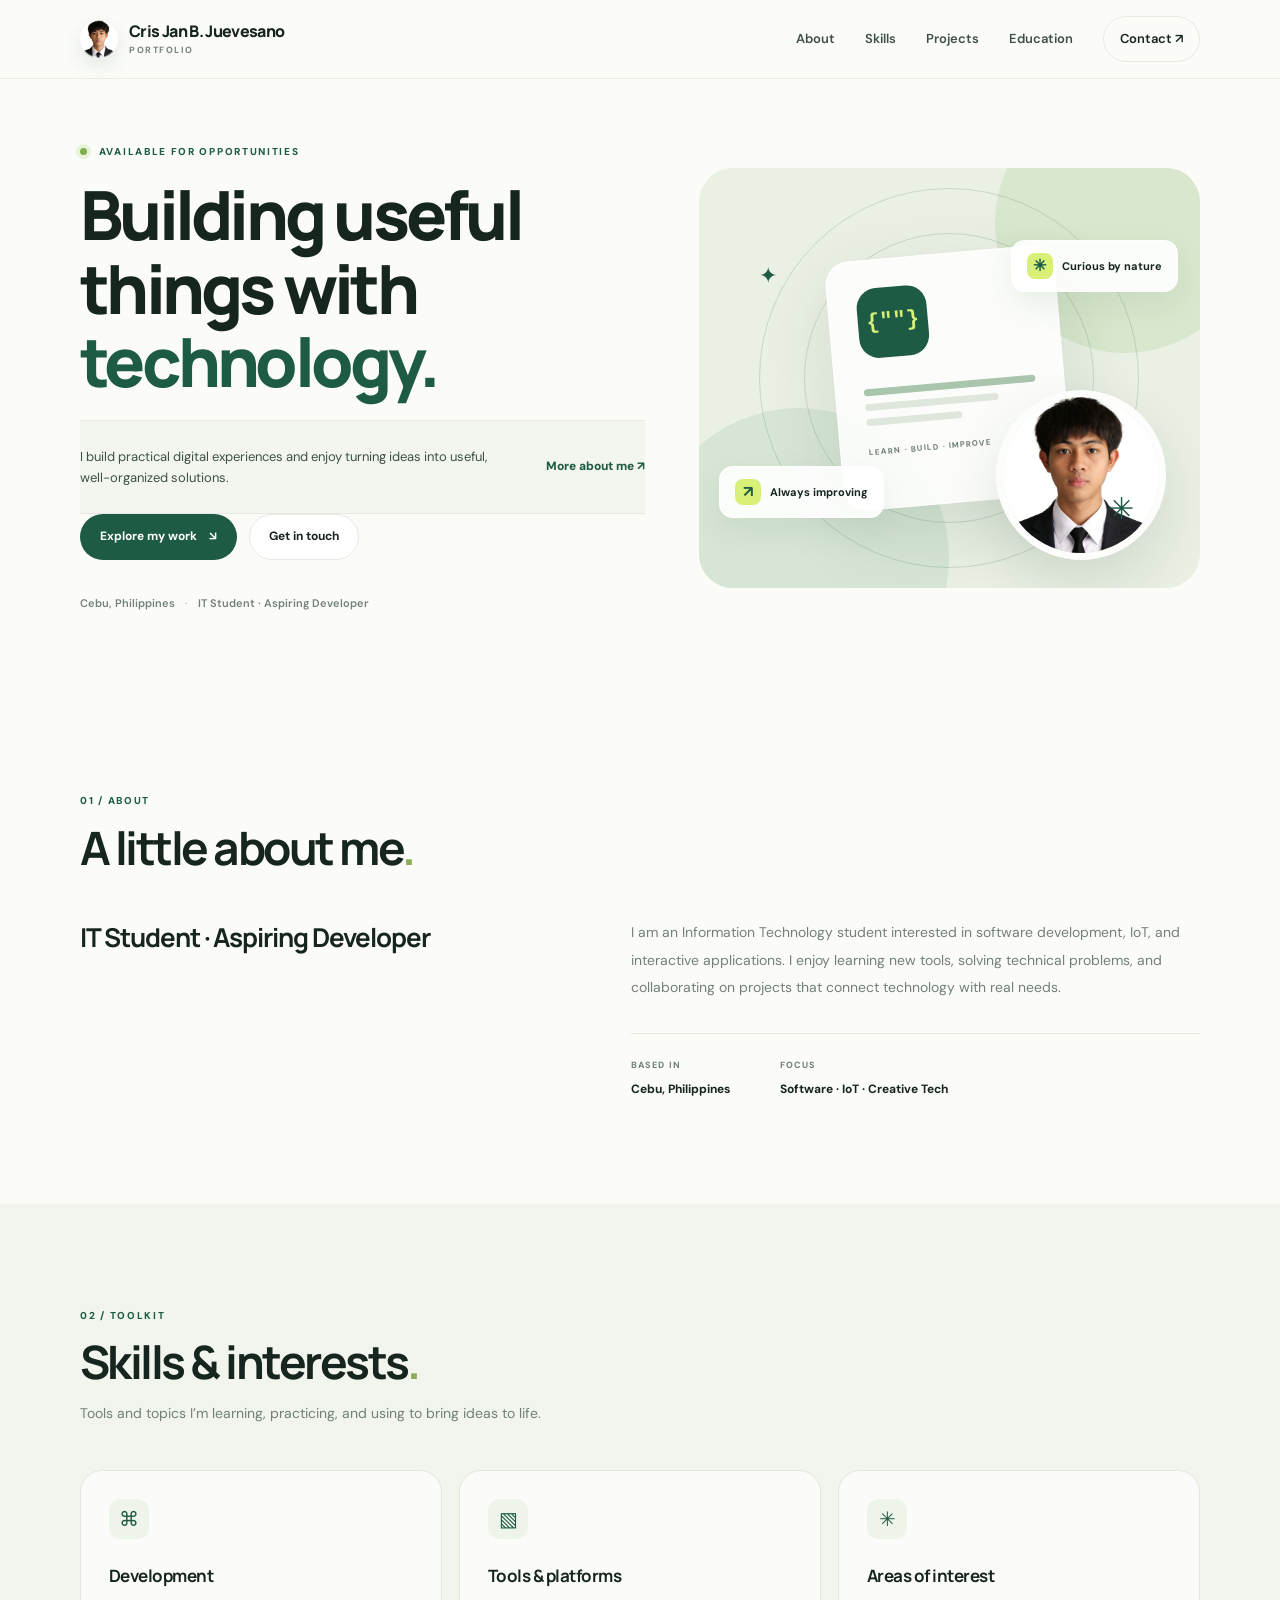
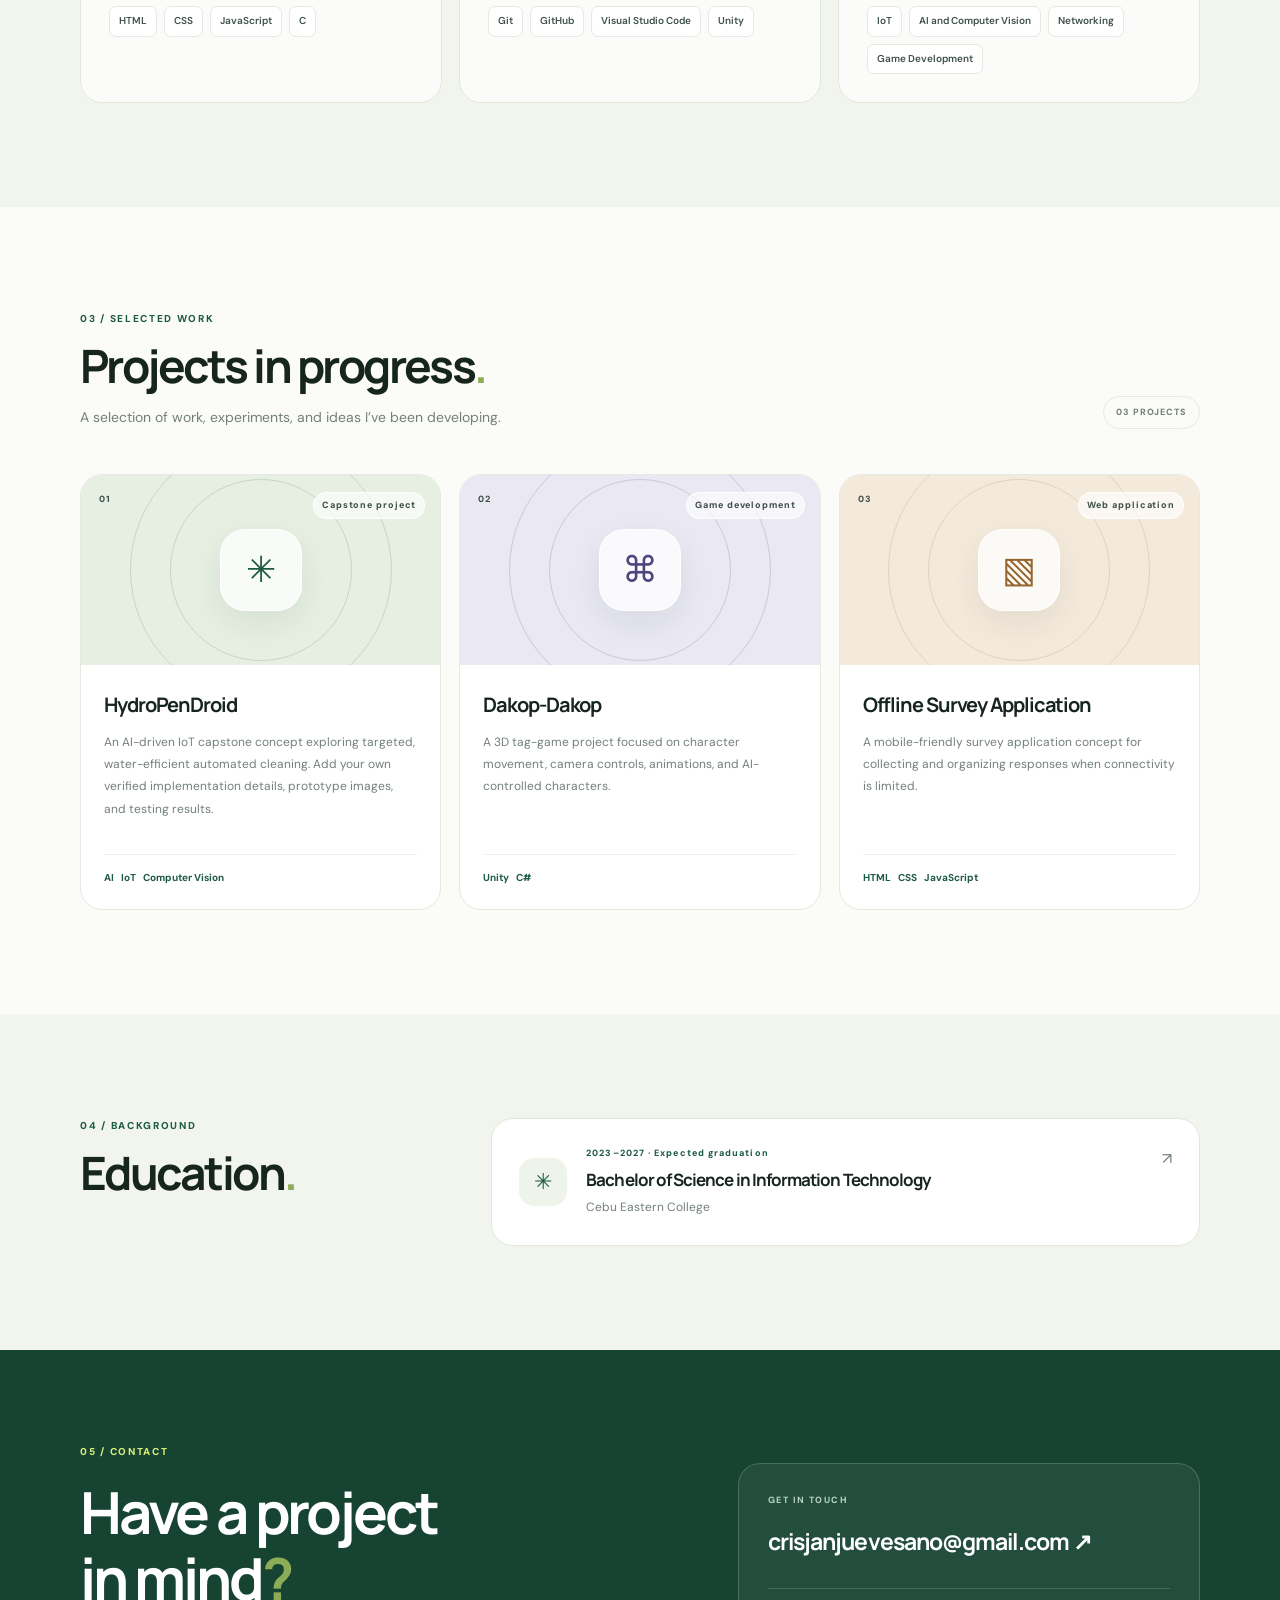
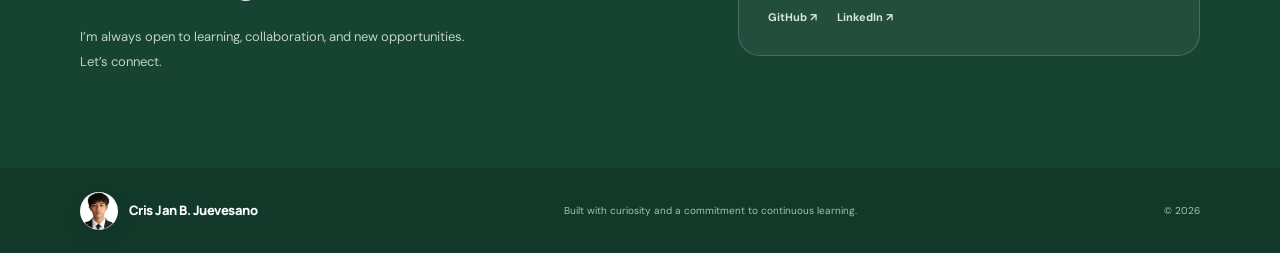
==== commit c8212eb9: "Refactor hero section and remove intro strip Removed the intro strip section and integrated its cont" ====
--- a/index.html
+++ b/index.html
@@ -23,7 +23,7 @@
       <div class="hero-copy">
         <p class="eyebrow"><span class="status-dot"></span> AVAILABLE FOR OPPORTUNITIES</p>
         <h1 id="heroTitle">Building useful things with <span>technology.</span></h1>
-        <p class="hero-intro" id="heroIntro"></p>
+        <div class="intro-strip"><div class="strip-inner"><p id="aboutPreview">Thoughtful development, practical problem-solving, and a willingness to keep learning.</p><a href="#about" class="inline-link">More about me ↗</a></div></div>
         <div class="hero-actions"><a class="button button-primary" href="#projects">Explore my work <span>↘</span></a><a class="button button-secondary" href="#contact">Get in touch</a></div>
         <div class="hero-meta"><span id="heroLocation">Cebu, Philippines</span><span class="meta-separator">·</span><span id="heroRole">IT Student · Aspiring Developer</span></div>
       </div>
@@ -38,10 +38,6 @@
         <div class="art-float float-bottom"><span class="float-icon">↗</span><span>Always improving</span></div>
         <div class="art-spark spark-one">✦</div><div class="art-spark spark-two">✳</div>
       </div>
-    </section>
-
-    <section class="intro-strip">
-      <div class="container strip-inner"><span class="strip-label">A LITTLE ABOUT MY WORK</span><p id="aboutPreview">Thoughtful development, practical problem-solving, and a willingness to keep learning.</p><a href="#about" class="inline-link">More about me ↗</a></div>
     </section>
 
     <section class="section container" id="about">
--- a/style.css
+++ b/style.css
@@ -24,7 +24,7 @@
 .site-header, .topbar { position: sticky; top: 0; z-index: 20; background: rgba(251,252,248,.9); border-bottom: 1px solid rgba(228,233,226,.8); -webkit-backdrop-filter: blur(16px); backdrop-filter: blur(16px); }
 .nav, .topbar { min-height: 78px; display: flex; align-items: center; justify-content: space-between; gap: 24px; }
 .brand { display: inline-flex; align-items: center; gap: 11px; font-family: "Manrope", sans-serif; font-weight: 800; letter-spacing: -.04em; line-height: 1.2; }
-.brand-mark { width: 38px; height: 38px; display: grid; place-items: center; border-radius: 12px; background: var(--green); color: white; font-size: 13px; letter-spacing: -.02em; }
+.brand-mark { width: 38px; height: 38px; display: grid; place-items: center; border-radius: 50%; overflow: hidden; background: var(--green); background-size: 118% auto; background-position: center 22%; background-repeat: no-repeat; color: white; font-size: 13px; letter-spacing: -.02em; border: 1px solid rgba(255,255,255,.5); box-shadow: 0 8px 18px rgba(24,48,36,.10); }
 .brand-sub { display: block; margin-top: 4px; font-family: "DM Sans",sans-serif; font-size: 9px; letter-spacing: .17em; color: var(--muted); font-weight: 700; }
 .nav-links { display: flex; align-items: center; gap: 30px; color: var(--ink-soft); font-size: 13px; font-weight: 600; }
 .nav-links a:not(.nav-cta):hover, .text-link:hover { color: var(--green); }
@@ -60,8 +60,8 @@
 .art-lines i:nth-child(2) { width: 78%; }
 .art-lines i:nth-child(3) { width: 56%; }
 .art-label { display: block; margin-top: 20px; color: var(--muted); font-size: 8px; letter-spacing: .13em; font-weight: 800; }
-.profile-frame { position: absolute; right: 34px; bottom: 28px; width: 170px; height: 170px; border: 7px solid rgba(255,255,255,.9); border-radius: 30px; background: linear-gradient(135deg, #edf4e8, #dfead8); box-shadow: 0 24px 55px rgba(24, 48, 36, .12); overflow: hidden; }
-.profile-frame img { display: block; width: 100%; height: 100%; object-fit: cover; }
+.profile-frame { position: absolute; right: 34px; bottom: 28px; width: 170px; height: 170px; border: 7px solid rgba(255,255,255,.9); border-radius: 50%; background: linear-gradient(135deg, #edf4e8, #dfead8); box-shadow: 0 24px 55px rgba(24, 48, 36, .12); overflow: hidden; }
+.profile-frame img { display: block; width: 100%; height: 100%; object-fit: cover; object-position: center 22%; transform: scale(1.12); transform-origin: center 22%; }
 .profile-fallback { display: grid; place-items: center; width: 100%; height: 100%; background: linear-gradient(135deg, #dfead8, #bfd7ba); color: var(--green-dark); font-family: "Manrope", sans-serif; font-size: 2.3rem; font-weight: 800; letter-spacing: -.08em; }
 .art-float { position: absolute; display: flex; align-items: center; gap: 9px; padding: 12px 15px; border: 1px solid rgba(255,255,255,.8); border-radius: 14px; background: rgba(255,255,255,.9); box-shadow: 0 12px 32px rgba(36,74,51,.08); font-size: 11px; font-weight: 700; }
 .float-top { top: 72px; right: 22px; }
